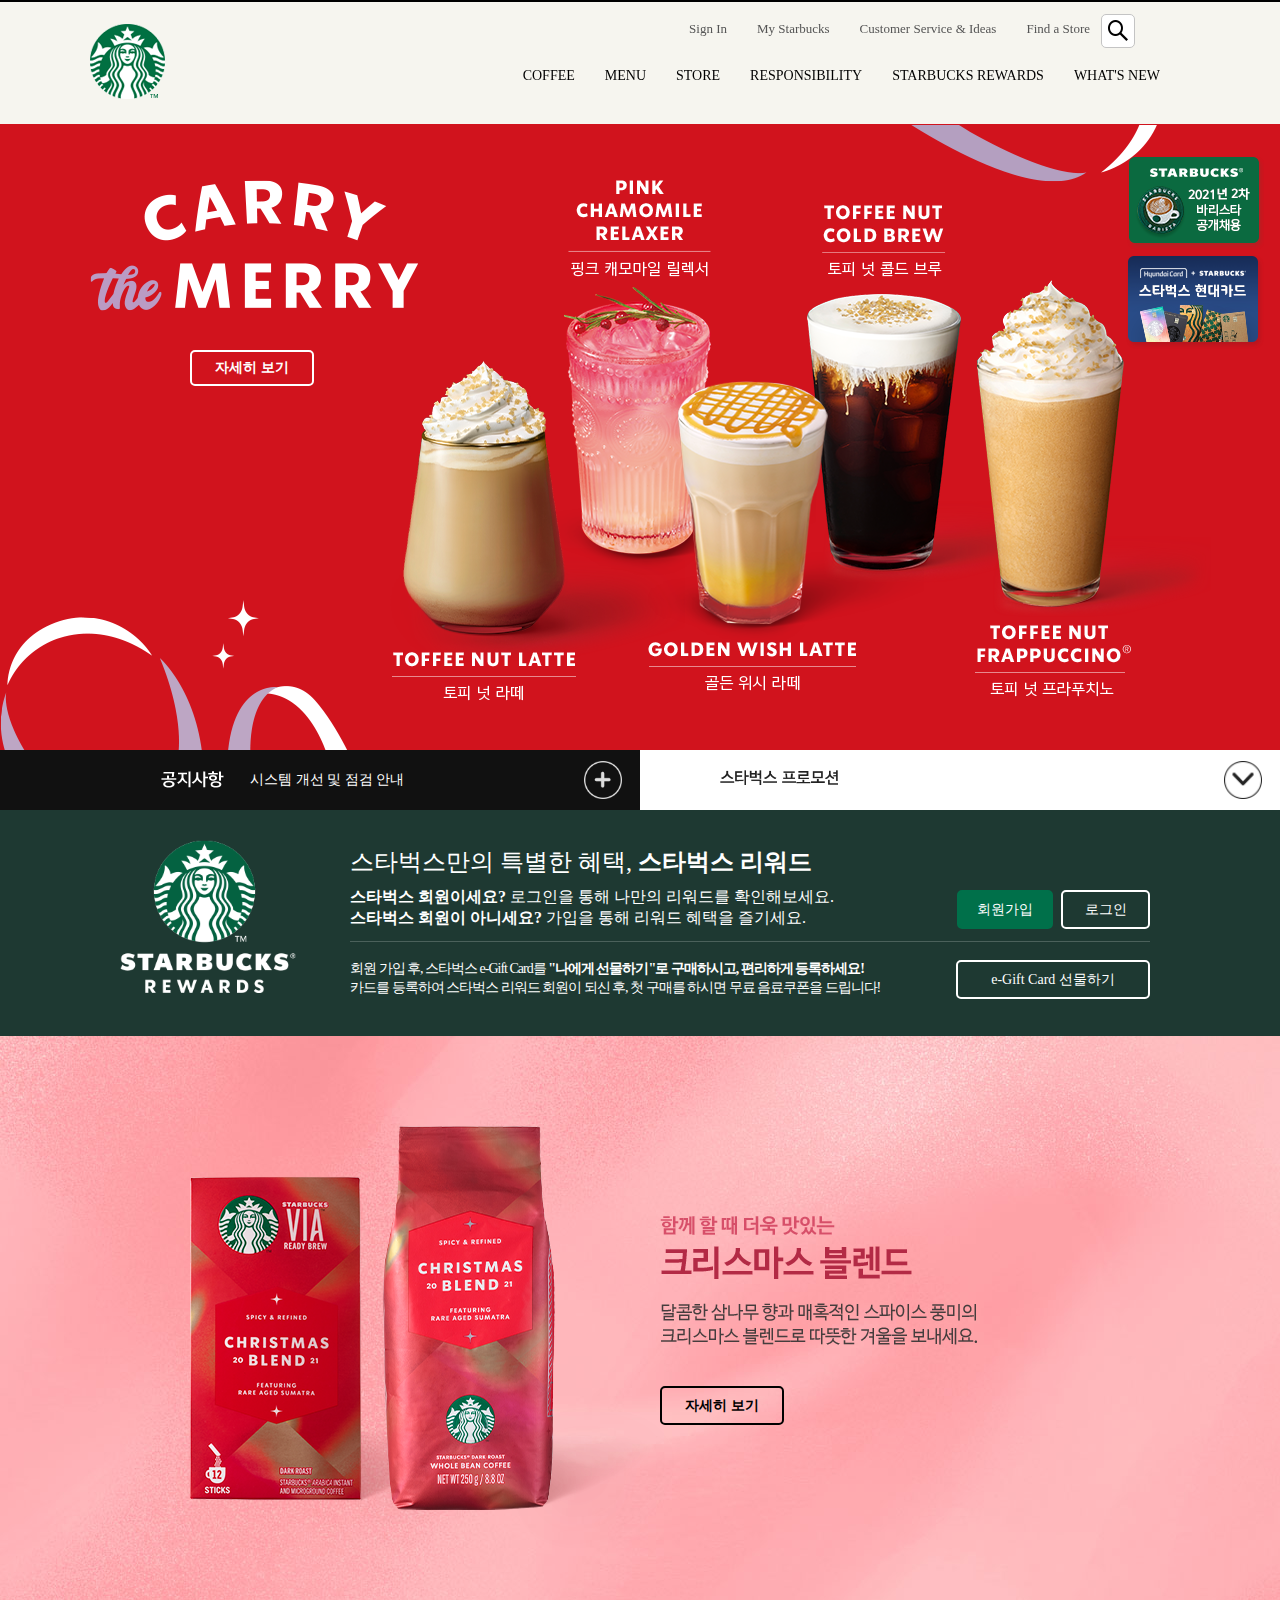
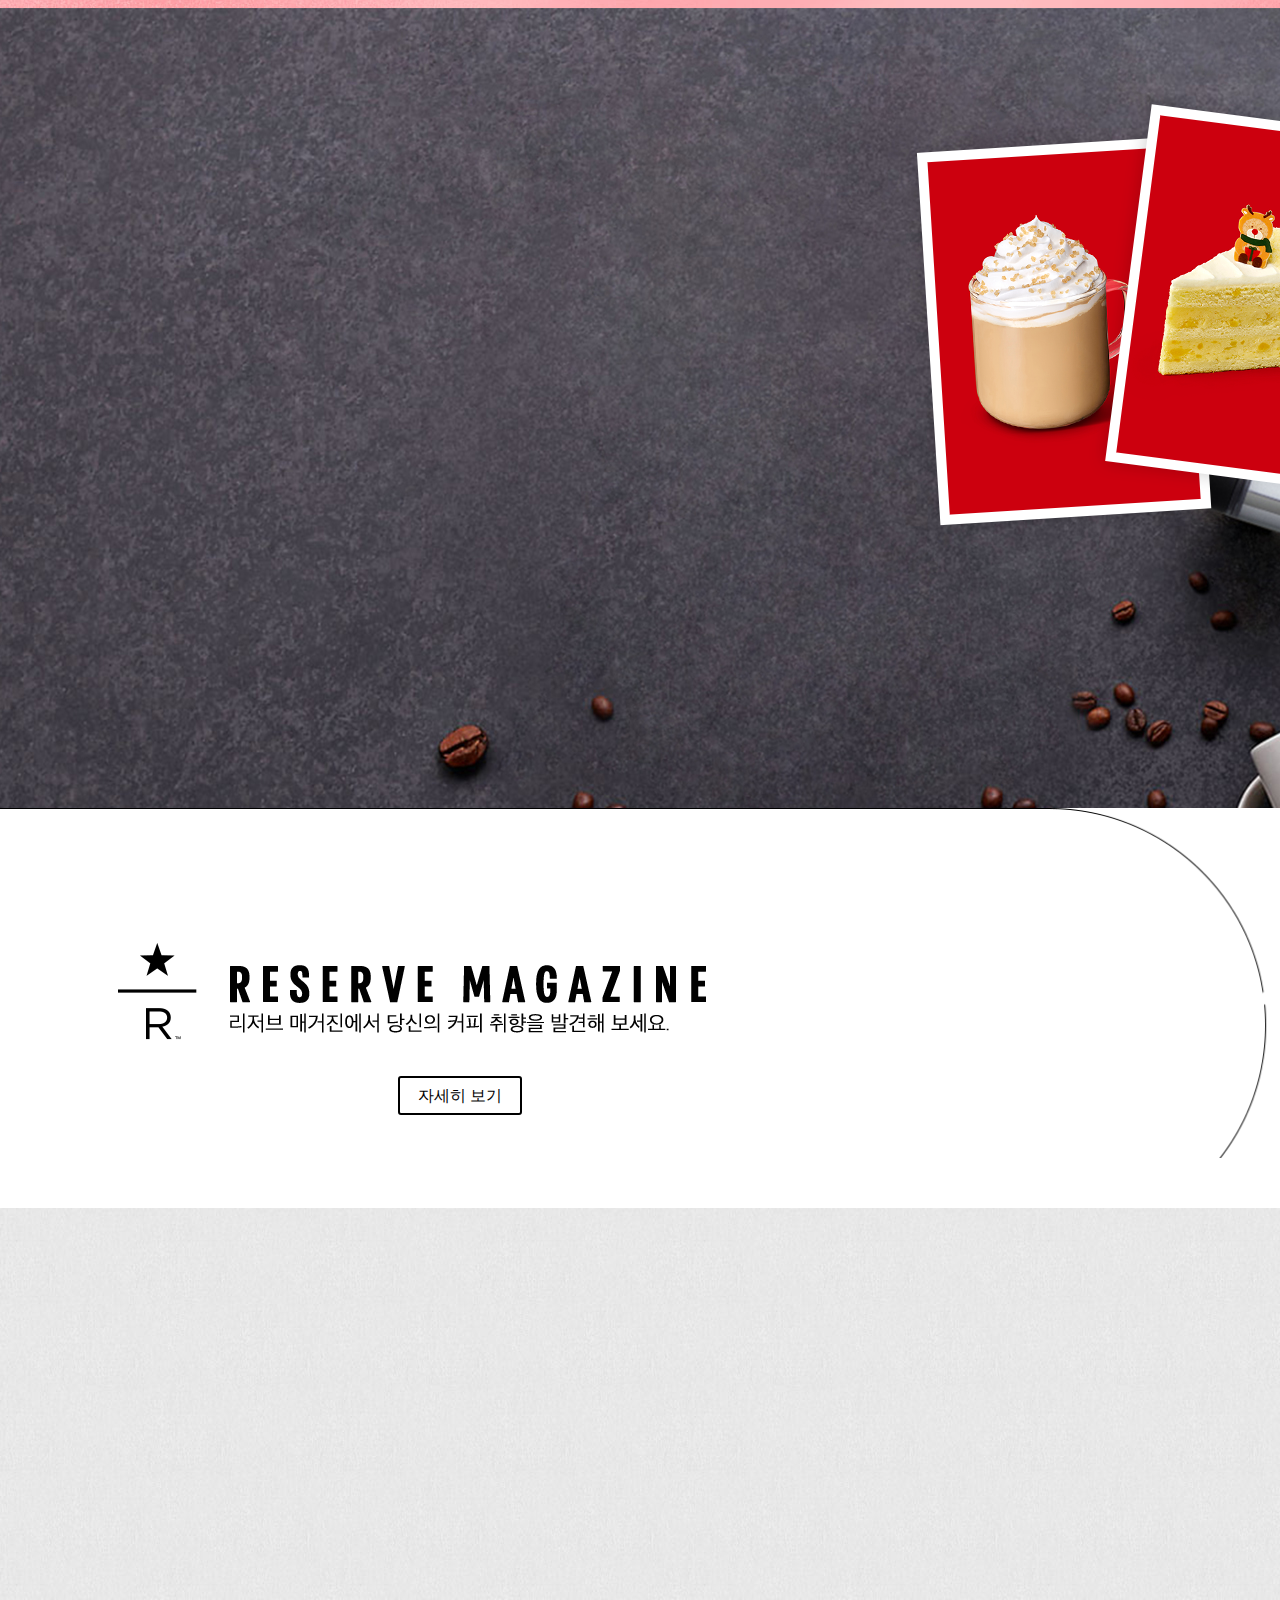
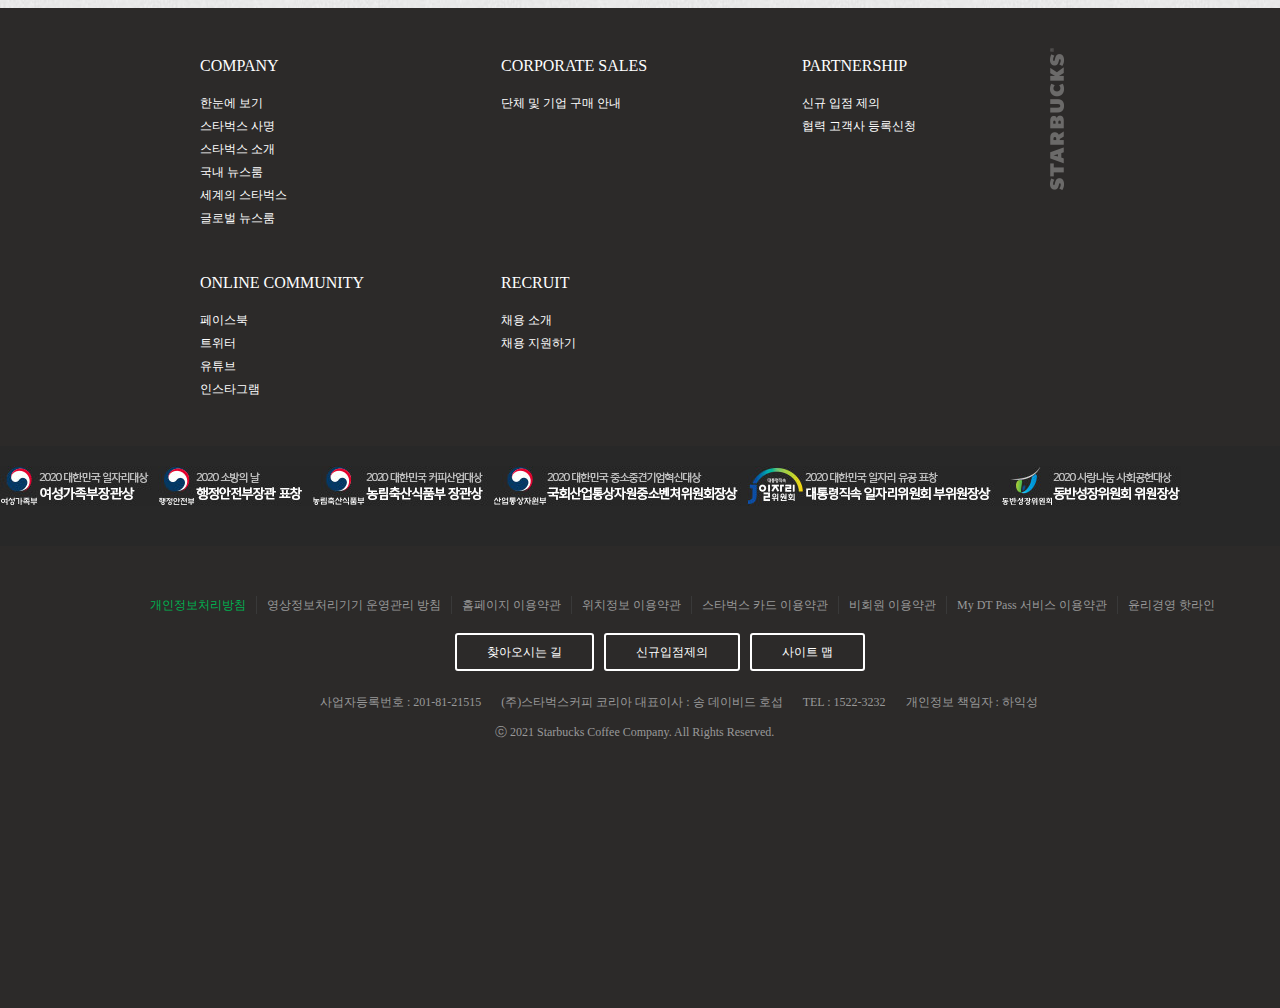
==== 02_starbucks/index.html @ beb15edd "레포지터리 복사" ====
<!DOCTYPE html>
<html lang="en">
<head>
    <meta charset="UTF-8">
    <meta http-equiv="X-UA-Compatible" content="IE=edge">
    <meta name="viewport" content="width=device-width, initial-scale=1.0">
    <title>Starbucks Coffee Korea</title>
    <link rel="stylesheet" href="css/style.css">
    <link rel="stylesheet" href="css/reset.css">
    <link href="https://unpkg.com/aos@2.3.1/dist/aos.css" rel="stylesheet">
    <script src="https://unpkg.com/aos@2.3.1/dist/aos.js"></script> 
    <script src="https://code.jquery.com/jquery-1.11.3.min.js"></script> 
</head>
<body>
    <!--AOS 초기화-->
    <script> 
        AOS.init(); 
    </script>
    <!--상단 영역-->
    <header id="header">
        <div class="header_inner">
            <!--로고-->
            <h1 class="logo"><a href="#">스타벅스 코리아</a></h1>
            <!--상단 메뉴-->
            <nav class="header_smenu">
                <ul>
                    <li><a href="#">Sign In</a></li>
                    <li><a href="#">My Starbucks</a></li>
                    <li><a href="#">Customer Service & Ideas</a></li>
                    <li><a href="#">Find a Store</a></li>
                </ul>
                <div class="smenu_search"><img src="img/icon_magnifier_black.png" alt="검색"></div>
            </nav>
            <!--하단 메뉴-->
            <nav class="header_menu">
                <ul>
                    <li>COFFEE</li>
                    <li>MENU</li>
                    <li>STORE</li>
                    <li>RESPONSIBILITY</li>
                    <li>STARBUCKS REWARDS</li>
                    <li>WHAT'S NEW</li>
                </ul>
            </nav>
        </div>
    </header>

    <div class="container">
        <!--우측 레이어 배너-->
        <section class="sb_layer">
            <div><img src="img/1iqO76_20211115094854583.png" alt="바리스타 채용"></div>
            <div><img src="img/1B4Upb_20211029180059437.png" alt="스타벅스 현대카드"></div>
        </section>

        <!--메인 이미지 광고-->
        <section class="sb_main">
            <div class="sb_main_inner">
                <div class="main_slogan">
                    <img src="img/2021_chiristmas_slogan.png" alt="캐리더메리">
                </div>
                <div class="main_deco1">
                    <img src="img/2021_chiristmas_bg_left.png" class="deco1" />
                </div>
                <div class="main_deco2">
                    <img src="img/2021_chiristmas_bg_right.png" class="deco2" />
                </div>
                <div class="main_img_contents">
                    <div class="main_img1"><img src="img/2021_christmas_drink1.png" alt="토피넛라떼"></div>
                    <div class="main_img2"><img src="img/2021_christmas_drink2.png" alt="골든위시라떼"></div>
                    <div class="main_img3"><img src="img/2021_christmas_drink3.png" alt="토피넛프라푸치노"></div>
                </div>
                <div class="main_btn">
                    <a href="#">자세히 보기</a>
                </div>
            </div>
        </section>

        <!--공지사항 및 프로모션-->
        <section class="sb_notice">
            <div class="notice_left">
                <div class="left_inner">
                    <h3><img src="img/notice_ttl.png" alt="공지사항"></h3>
                    <div class="notice_txt">시스템 개선 및 점검 안내</div>
                    <div class="notice_plus_btn"><a href="#" ><img src="img/btn_notice_plus.png" alt="더보기 버튼"></a></div>
                </div>
            </div>
            <div class="notice_right">
                <div class="right_inner">
                    <h3><a href="#"><img src="img/prom_ttl_b.png" alt=""></a></h3>
                    <div class="pro_btn"><a href="#" ><img src="img/btn_prom_down.png" alt="더보기 버튼"></a></div>
                </div>
            </div>
        </section>

        <!--리워드-->
        <section class="sb_rewards">
            <div class="rewards_inner">
                <img src="img/rewards-logo.png" alt="리워드로고" />
                <div class="re_contents">
                    <div class="re_top_content">
                        <p class="top_title">스타벅스만의 특별한 혜택, <strong>스타벅스 리워드</strong></p>
                        <p><strong>스타벅스 회원이세요?</strong> 로그인을 통해 나만의 리워드를 확인해보세요.</p>
                        <p><strong>스타벅스 회원이 아니세요?</strong> 가입을 통해 리워드 혜택을 즐기세요.</p>
                        <div class="re_top_btns">
                            <span class="re_join_btn"><a href="#">회원가입</a></span>
                            <span class="re_login_btn"><a href="#">로그인</a></span>
                        </div>
                    </div>
                    <div class="re_bottom_content">
                        <p>회원 가입 후, 스타벅스 e-Gift Card를 <strong>"나에게 선물하기"로 구매하시고, 편리하게 등록하세요!</strong></p>
                        <p>카드를 등록하여 스타벅스 리워드 회원이 되신 후, 첫 구매를 하시면 무료 음료쿠폰을 드립니다!</p>
                        <div class="re_gift_btn">
                            <a href="#">e-Gift Card 선물하기</a>
                        </div>
                    </div>
                </div>
            </div>
        </section>

        <!--원두-->
        <section class="sb_bean">
            <div class="bean_inner">
                <img src="img/2021_chrsitmas_bean.png" alt="원두 이미지" class="bean_title_img">
                <div class="bean_contents">
                    <img src="img/2021_chrsitmas_bean_txt.png" alt="함께할 때 더욱 맛있는 크리스마스 블렌드" class="bean_txt_img"/>
                    <div class="bean_btn"><a href="#">자세히 보기</a></div>
                </div>
            </div>
        </section>

        <!--리저브 음료-->
        <section class="sb_reserve">

        </section>

                <!--favorite-->
                <section class="sb_fav">
                    <div class="fav_inner">
                        <div class="fav_text01" data-aos="fade-right" data-aos-duration="2000"><img src="./img/fav_prod_txt01.png"></div>
                        <div class="fav_text02" data-aos="fade-right" data-aos-duration="2000" data-aos-delay="100"><img src="./img/fav_prod_txt02.png"></div>
                        <div class="fav_img"><img src="./img/2021_christmas_fav.png"></div>
                        <div class="fav_button" data-aos="fade-zoom-in" data-aos-easing="ease-in-back" data-aos-delay="100" data-aos-duration="800"><a href="#">자세히 보기</a></div>
                    </div>
                </section>
        
                <!--매거진-->
                <section class="sb_magazine" style="background-image: url(./img/reserve_bg_pc.png)">
                    <div class="magazine_inner">
                        <div class="magazine_title"><img src="./img/reserve_text_pc.png"></div>
                        <div class="magazine_visual" data-aos="fade-zoom-in" data-aos-easing="ease-in-back" data-aos-duration="1100"><img src="./img/reserve_visual_pc.png"></div>
                        <div class="magazine_btn"><a href="#">자세히 보기</a></div>
                    </div>
                </section>
        
                <!--스타벅스 매장찾기-->
                <section class="sb_store"
                    <div class="store_inner">
                        <div class="store_img01" data-aos="fade-zoom-in" data-aos-easing="ease-in-back" data-aos-duration="1500"><img src="./img/store_exp_img01.png"></div>
                        <div class="store_img02" data-aos="fade-zoom-in" data-aos-easing="ease-in-back" data-aos-duration="1500"><img src="./img/store_exp_img02.png"></div>
                        <div class="store_img03" data-aos="fade-zoom-in" data-aos-easing="ease-in-back" data-aos-duration="1500"><img src="./img/store_exp_img03.png"></div>
                        <div class="store_img04" data-aos="fade-zoom-in" data-aos-easing="ease-in-back" data-aos-duration="1500"><img src="./img/store_exp_img04.png"></div>
                        <div class="store_img05" data-aos="fade-left" data-aos-duration="1500" data-aos-offset="0"><img src="./img/store_txt01.png"></div>
                        <div class="store_img06" data-aos="fade-left" data-aos-duration="3000" data-aos-offset="0"><img src="./img/store_txt02.png"></div>
                        <div class="store_btn" data-aos="fade-left" data-aos-delay="700" data-aos-duration="2000" data-aos-offset="0"><a href="#">매장 찾기</a></div>
                    </div>
                </section>
            </div>
        
            <footer id="footer">
                        <div class="footer_menu_wrap">
                            <div class="footer_logo"><img src="./img/footer_logo.png"></div>
                            <ul class="footer_menu">
                                <li class="footer_menu_ttl">
                                    <a href="#">COMPANY</a>
                                    <ul class="footer_menu_sub">
                                        <li><a href="#">한눈에 보기</a></li>
                                        <li><a href="#">스타벅스 사명</a></li>
                                        <li><a href="#">스타벅스 소개</a></li>
                                        <li><a href="#">국내 뉴스룸</a></li>
                                        <li><a href="#">세계의 스타벅스</a></li>
                                        <li><a href="#">글로벌 뉴스룸</a></li>
                                    </ul>
                                </li>
                                <li class="footer_menu_ttl">
                                    <a href="#">CORPORATE SALES</a>
                                    <ul class="footer_menu_sub">
                                        <li><a href="#">단체 및 기업 구매 안내</a></li>
                                    </ul>
                                </li>
                                <li class="footer_menu_ttl">
                                    <a href="#">PARTNERSHIP</a>
                                    <ul class="footer_menu_sub">
                                        <li><a href="#">신규 입점 제의</a></li>
                                        <li><a href="#">협력 고객사 등록신청</a></li>
                                    </ul>
                                </li>
                                <li class="footer_menu_ttl" style="clear: both;">
                                    <a href="#">ONLINE COMMUNITY</a>
                                    <ul class="footer_menu_sub">
                                        <li><a href="#">페이스북</a></li>
                                        <li><a href="#">트위터</a></li>
                                        <li><a href="#">유튜브</a></li>
                                        <li><a href="#">인스타그램</a></li>
                                    </ul>
                                </li>
                                <li class="footer_menu_ttl">
                                    <a href="#">RECRUIT</a>
                                    <ul class="footer_menu_sub">
                                        <li><a href="#">채용 소개</a></li>
                                        <li><a href="#">채용 지원하기</a></li>
                                    </ul>
                                </li>
                            </ul>
                        </div>
                        <div class="footer_awards_wrap">
                            <div class="footer_awards_wrap_inner">
                                <ul class="footer_awards_slide">
                                    <li>
                                        <a href="#" style="background-image: url(./img/t_footer_award23.jpg);">
                                            <img src="./img/t_footer_award23.jpg" alt="여성가족부 2020 일자리대상">
                                        </a>
                                    </li>
                                    <li>
                                        <a href="#">
                                            <img src="./img/t_footer_award24.jpg" alt="행정안전부 2020 소방의 날 행정안정부장관 표창">
                                        </a>
                                    </li>
                                    <li>
                                        <a href="#">
                                            <img src="./img/t_footer_award25.jpg" alt="농림축산식품부 2020 대한민국 커피산업대상">
                                        </a>
                                    </li>
                                    <li>
                                        <a href="#">
                                            <img src="./img/t_footer_award26.jpg" alt="산업통상자원부 2020 대한민국 중소중견기업혁신 대상">
                                        </a>
                                    </li>
                                    <li>
                                        <a href="#">
                                            <img src="./img/t_footer_award27.jpg" alt="일자리위원회 2020 대한민국 일자리 유공 표창">
                                        </a>
                                    </li>
                                    <li>
                                        <a href="#">
                                            <img src="./img/t_footer_award28.jpg" alt="동반성장위원회 2020 사랑나눔 사회공헌대상">
                                        </a>
                                    </li>
                                </ul>
                            </div>
                        </div>
                        <div class="copyright">
                            <div class="copyright_inner">
                                <ul class="user_agreements">
                                    <li><a href="#">개인정보처리방침</a></li>
                                    <li><a href="#">영상정보처리기기 운영관리 방침</a></li>
                                    <li><a href="#">홈페이지 이용약관</a></li>
                                    <li><a href="#">위치정보 이용약관</a></li>
                                    <li><a href="#">스타벅스 카드 이용약관</a></li>
                                    <li><a href="#">비회원 이용약관</a></li>
                                    <li><a href="#">My DT Pass 서비스 이용약관</a></li>
                                    <li><a href="#">윤리경영 핫라인</a></li>
                                </ul>
                                <ul class="information_btn">
                                    <li><a href="#" class="link_btn">찾아오시는 길</a></li>
                                    <li><a href="#" class="link_btn">신규입점제의</a></li>
                                    <li><a href="#" class="link_btn">사이트 맵</a></li>
                                </ul>
                                <ul class="information_li">
                                    <li>사업자등록번호 : 201-81-21515</li>
                                    <li>(주)스타벅스커피 코리아 대표이사 : 송 데이비드 호섭</li>
                                    <li>TEL : 1522-3232</li>
                                    <li>개인정보 책임자 : 하익성</li>
                                </ul>
                                <span>ⓒ 2021 Starbucks Coffee Company. All Rights Reserved.</span>
                            </div>
                        </div>
            </footer>
        </body>
        </html>
---- 02_starbucks/css/style.css ----
/*공통 영역*/
html, body {
    padding: 0;
    margin: 0;
}

* {
    text-decoration: none;
    list-style: none;
}

/*상단 영역
------------------------------- */

/* 상단 공통 적용 */
#header {
    position: fixed;
    width: 100%;
    padding-top: 2px;
    background-color: #f6f5ef;
    border-top: 2px solid #000;
    z-index: 20;
}

#header .header_inner {
    width: 1100px;
    height: 100px;
    margin: 0 auto;
    padding-top: 20px;
    position: relative;
}

/* 로고 */


#header .header_inner .logo {
    width:75px;
    height: 75px;
}
#header .header_inner .logo a {
    display: block;
    width: 100%;
    height: 100%;
    background: url('../img/logo.png');
    text-indent: -9999px;
}

/* 상단 메뉴 */

#header .header_smenu {
    position: absolute;
    top: 15px;
    right: 85px;
}

#header .header_smenu ul {
    text-align: center;
}

#header .header_smenu ul li {
    float: left;
    padding: 0 15px;
    height: 20px;
}


#header .header_smenu ul li a {
    display: block;
    height: 20px;
    text-decoration: none;
    color: #555;
    font-size : 13px;
    line-height: 20px;
    text-align: center;
}

/*search*/
#header .header_smenu .smenu_search {
    position: absolute;
    right: -30px;
    top: -5px;
    width: 32px;
    height: 32px;
    background-color: #fff;
    text-align: center;
    border: 0.2px solid rgb(196, 196, 196);
    border-radius: 5px;
}
#header .header_smenu .smenu_search img {
    padding-top: 5px;
}

/*하단 메뉴*/

#header .header_menu ul{
    position:absolute;
    right: 0;
    top: 65px;
    font-size: 14px;
}

#header .header_menu ul li {
    float:left;
    padding-right: 30px;
}


/*본문 영역
------------------------------- */
/*우측 레이어 배너*/
.sb_layer {
    position: fixed;
    right: 15px;
    top: 155px;
    z-index: 20;
}

/*메인 이미지 광고*/
.sb_main {
    background: #d1131d no-repeat 50% 50%;
    background-size: cover;
    height: 750px;
    top: 100px;
}

.sb_main_inner {
    position: relative;
}

/*슬로건*/
.sb_main_inner .main_slogan {
    position: absolute;
    top: 180px;
    left: 90px;
}

.sb_main_inner .main_slogan  img {
    vertical-align: top;
}


/*이미지 데코레이션*/

.sb_main_inner .main_deco1 {
    position: absolute;
    left: 0px;
    top: 600px;
}

.sb_main_inner .main_deco2 {
    position: absolute;
    right: 120px;
    top: 125px;
}


/*음료 사진*/

.sb_main_inner .main_img_contents .main_img1{
    position: absolute;
    top: 360px;
    left: 390px;
}


.sb_main_inner .main_img_contents .main_img2 {
    position: absolute;
    top: 180px;
    left: 540px;
}

.sb_main_inner .main_img_contents .main_img3 {
    position: absolute;
    top: 280px;
    left: 975px;
}

/*자세히 보기*/
.sb_main .main_btn {
    position: absolute;
    top: 350px;
    width: 120px;
    height: 32px;
    left: 190px;
    text-align: center;
    line-height: 32px;
    font-size: 14px;
}


.sb_main .main_btn a {
    border: 2px solid #fff;
    border-radius: 5px;
    width: 100%;
    height: 100%;
    display: block;
    color: #fff;
    font-weight: bold;
    text-decoration:  none;
}

.sb_main .main_btn a:hover {
    text-decoration: underline;
    background-color: rgba(255, 255, 255, 0.3);
}

/* 공지사항 및 프로모션 */
.container .sb_notice {
    position: relative;
    height: 60px;
    width: 100%;
}

/* 공지사항 */
.sb_notice .notice_left {
    position: absolute;
    background: #111;
    width: 50%;
    height:60px;
    top:0;
}

.sb_notice h3 {
    display: inline-block;
}

.sb_notice .notice_left .left_inner h3 img {
    position: absolute;
    left: 160px;
    top: 20px;
}

.sb_notice .notice_left .left_inner .notice_txt {
    position: absolute;
    width: 200px;
    left: 250px;
    top: 23px;
    color: #fff;
    font-size: 14px;
}

.sb_notice .notice_left .left_inner .notice_plus_btn {
    position: absolute;
    width: 38px;
    height: 38px;
    right: 18px;
    top: 11px;
}

.sb_notice .notice_left .left_inner ,.notice_plus_btn a {
    display: block;
    width: 100%;
}
.sb_notice .notice_left .left_inner ,.notice_plus_btn a img {
    width: 38px;
}




/* 프로모션 */
.sb_notice .notice_right {
    line-height: 60px;
    position: absolute;
    width: 50%;
    height:60px;
    right: 0;
}

.sb_notice .notice_right .right_inner h3 a img {
    height: 15px;
    padding-left: 80px;
}

.sb_notice .notice_right .right_inner .pro_btn {
    position: absolute;
    width: 38px;
    height: 38px;
    right: 18px;
    top: 11px;
}

.sb_notice .notice_right .right_inner .pro_btn a {
    display: block;
    width: 100%;
}
.sb_notice .notice_right .right_inner .pro_btn a img {
    width: 38px;
}

/*리워드*/

.container .sb_rewards {
    width: 100%;
    background-color: #1e3932;
    padding-top: 30px;
    padding-bottom: 40px;
}

.container .sb_rewards .rewards_inner {
    margin: 0 auto;
    width: 1200px;
    position: relative;
    color: #fff;
}

/* 리워드 로고 */
.sb_rewards .rewards_inner img {
    padding-left: 80px;
    width: 176px;
}

/* 리워드 컨텐츠 */

.sb_rewards .rewards_inner .re_contents {
    position : absolute;
    left : 310px;
    top: 0;
}

.sb_rewards .rewards_inner .re_contents .re_top_content {
    padding-top: 10px;
    padding-bottom: 10px;
    border-bottom: 1px solid #4b615b;
    width: 800px;
}

.sb_rewards .rewards_inner .re_contents .re_top_content .top_title{
    font-size: 24px;
    padding-bottom: 15px;
}

.sb_rewards .rewards_inner .re_contents .re_top_content p {
    padding-bottom: 5px;
}

/* 회원가입, 로그인 버튼 */

.sb_rewards .rewards_inner .re_top_content .re_top_btns {
    display: inline-block;
    position: absolute;
    top: 50px;
    right: 0px;
    text-align: center;
    font-size: 14px;
}

.sb_rewards .rewards_inner .re_top_content .re_top_btns .re_join_btn {
    display: inline-block;
    height: 35px;
    width: 92px;
    background-color: #00704a;
    border: 2px solid #00704a;
    border-radius: 5px;
    margin-right: 5px;
}



.sb_rewards .rewards_inner .re_top_content .re_top_btns .re_join_btn a {
    width: 100%;
    color: #fff;
    line-height: 35px;
    text-decoration: none;
}

.sb_rewards .rewards_inner .re_top_content .re_top_btns .re_login_btn {
    display: inline-block;
    height: 35px;
    width: 92px;
    height: 35px;
    width: 85px;
    border: 2px solid #fff;
    border-radius: 5px;
}

.sb_rewards .rewards_inner .re_top_content .re_top_btns .re_login_btn a {
    width: 100%;
    line-height: 35px;
    color: #fff;
    text-decoration: none;
}

/*e-gift-card 영역*/
.sb_rewards .rewards_inner .re_contents .re_bottom_content {
    padding-top: 20px;
    font-size: 14px;
    
}

.sb_rewards .rewards_inner .re_contents .re_bottom_content p {
    padding-bottom: 5px;
    letter-spacing: -1px;
}


/*e-gift-card 버튼*/

.sb_rewards .rewards_inner .re_contents .re_bottom_content .re_gift_btn {
    position: absolute;
    top: 120px;
    right: 0px;
    width: 190px;
    height: 35px;
    border: 2px solid #fff;
    border-radius: 5px;
    text-align: center;
}

.sb_rewards .rewards_inner .re_contents .re_bottom_content .re_gift_btn a {
    display: block;
    width: 100%;
    color: #fff;
    line-height: 35px;
    text-decoration: none;
}

/*원두 영역*/

.container .sb_bean {
    background: url('../img/2021_christmas_bean_bg.jpg');
    background-size: cover;
    width: 100%;
    height: 572px;
}

.container .sb_bean .bean_inner {
    width: 1200px;
    margin: 0 auto;
    position: relative;
}

.container .bean_inner .bean_title_img {
    position: absolute;
    top: 90px;
    left: 150px;
}

.container .bean_inner .bean_contents .bean_txt_img {
    position: absolute;
    top: 180px;
    left: 620px;
}

.container .bean_inner .bean_contents .bean_btn {
    position: absolute;
    top: 350px;
    left: 620px;
    width: 120px;
    height: 35px;
    border: 2px solid #000;
    border-radius: 5px;
    font-size: 14px;
    text-align: center;
}

.container .bean_inner .bean_contents .bean_btn a {
    display: block;
    width: 120px;
    height: 35px;
    color: #000;
    font-weight: bold;
    line-height: 35px;
}

.container .bean_inner .bean_contents .bean_btn a:hover{
    background-color: #453d3d;
    color: #fff;
}


/* 희재 영역ㅎㅅㅎ */

/* sb_fav 영역 */
.sb_fav {
    background-image: url(../img/fav_prod_bg_new.jpg);
    background-repeat: no-repeat;
    position: relative;
    height: 800px;
    overflow: hidden;
}

.fav_inner {
    position: relative;
    width: 100%;
    height: 100%;
    margin: 0 auto;
}

.fav_text01 {
    position: absolute;
    top: 130px;
    left: 450px;
    z-index: 7;
}

.fav_text02 {
    position: absolute;
    top: 390px;
    left: 345px;
    z-index: 7;
}

.fav_img {
    overflow: hidden;
    position: absolute;
    top: 80px;
    left: 900px;
    z-index: 7;
}

.fav_button {
    width: 125px;
    height: 40px;
    border: 2px solid #fff;
    border-radius: 5px;
    line-height: 43px;
    position: absolute;
    top: 600px;
    left: 575px;
}

.fav_button a {
    display: block;
    color: #fff;
    text-align: center;
}

/* sb_magazine 영역 */
.sb_magazine {
    background-repeat: no-repeat;
    background-size: auto 350px;
    position: relative;
    height: 400px;
    overflow: hidden;
}

.magazine_inner {
    position: relative;
    width: 100%;
    height: 100%;
    margin: 0 auto;
}

.magazine_title {
    position: relative;
    z-index: 10;
    padding-top: 135px;
    padding-left: 55px;
    max-width: 1100px;
    width: 100%;
    margin: 0 auto;
}

.magazine_visual {
    display: block;
    position: absolute;
    bottom: auto;
    top: 0;
    right: 50%;
    margin-right: -483px;
}

.magazine_btn {
    position: absolute;
    left: -360px;
    right: 0;
    z-index: 10;
    margin: 33px auto 0;
    border: 2px solid black;
    border-radius: 3px;
    height: 35px;
    width: 120px;
    line-height: 35px;
}

.magazine_btn a {
    display: block;
    color: black;
    text-align: center;
    text-decoration: none;
}

/* sb_store 영역 */
.sb_store {
    background-image: url(../img/store_bg.jpg);
    height: 400px;
    position: relative;
    overflow: hidden;
}

.sb_store .store_inner {
    position: relative;
    width: 100%;
    height: 100%;
    margin: 0 auto;
}

.store_img01 {
    position: absolute;
    height: 228px;
    left: 650px;
    top: 149px;
    width: 228px;
    z-index: 5;
}
.store_img02 {
    position: absolute;
    height: 312px;
    left: 410px;
    top: 0;
    width: 366px;
    z-index: 4;
}
.store_img03 {
    position: absolute;
    height: 142px;
    left: 800px;
    top: -60px;
    width: 343px;
    z-index: 4;
}
.store_img04 {
    position: absolute;
    height: 102px;
    left: 1310px;
    top: 298px;
    width: 230px;
    z-index: 4;
}

.store_img05 {
    position: absolute;
    height: 54px;
    left: 1030px;
    top: 100px;
    width: 385px;
    z-index: 4;
}

.store_img06 {
    height: 61px;
    position: absolute;
    left: 1030px;
    top: 170px;
    width: 366px;
    z-index: 4;
}

.store_btn {
    position: absolute;
    border: 2px solid black;
    border-radius: 3px;
    height: 35px;
    width: 120px;
    line-height: 40px;
    z-index: 4;
    top: 270px;
    left: 1035px;
}

.store_btn a {
    display: block;
    color: black;
    text-align: center;
    text-decoration: none;
}



/* footer 시작 */
#footer {
    background: #2C2A29;
    color: #fff;
    height: 1000px;
}

#footer a {
    color: #fff;
}

/* footer_menu 영역 */

#footer .footer_menu_wrap {
    display: block;
    width: 1280px;
    margin: auto;
    position: relative;
}

#footer .footer_logo {
    position: absolute;
    left: 1050px;
    top: 40px;
}

#footer .footer_menu_wrap .footer_menu {
    display: inline-block;
    width: 100%;
    vertical-align: top;
    margin-left: 150px;
}

#footer .footer_menu .footer_menu_ttl {
    float: left;
    width: 251px;
    margin: 50px 0 0 50px;
}

#footer .footer_menu .footer_menu_sub {
    margin-top: 20px;
}

#footer .footer_menu .footer_menu_sub li {
    margin-top: 7px;
}

#footer .footer_menu .footer_menu_sub a{
    font-size: 12px;
}

/* footer_awards 영역*/
#footer .footer_awards_wrap {
    margin: 0 auto;
    width: 100%;
    height: 80px;
    margin: auto;
    margin-top: 50px;
    padding-top: 20px;
    background-color: #282828;
    width: 1280px;
}

#footer .footer_awards_wrap_inner {
    width: 1280px;
    margin: 0 auto;
    top: 300px;
}

#footer .footer_awards_slide {
    margin: 0 auto;
}

#footer .footer_awards_slide li {
    margin: 0 auto;
    float: left;
}

#footer .footer_awards_slide li a {
    display: block;
}

#footer .footer_awards_slide li a img{
    max-width: 100%;
    vertical-align: top;
}

/* copyright 영역 */
#footer .copyright {
    width: 1280px;
    margin: auto;
    position: relative;
}

#footer .copyright_inner {
    display: block;
    width: 1280px;
    margin: 0 auto;
}

#footer .copyright ul {
    display: block;
    width: 1280px;
    margin: 0 auto;
    float: left;
    margin-bottom: 30px;
}

#footer .copyright li {
    display: block;
    float: left;
    font-size: 12px;
    margin-right: 10px;
}

#footer .copyright .user_agreements {
    width: 1280px;
    position: absolute;
    left: 150px;
    top: 50px;
}

#footer .copyright .user_agreements li {
    border-right: 1px solid #393939;
    padding: 3px 10px 3px 0;
}

#footer .copyright .user_agreements li:first-child a{
    color: #00b050;
}

#footer .copyright .user_agreements li:last-child {
    border-right: none;
}

#footer .copyright .user_agreements li a {
    color: #999;
}

#footer .copyright .link_btn {
    border: 2px solid #fff;
    border-radius: 3px;
    padding: 10px 30px 10px 30px;
}

#footer .copyright .information_btn {
    position: absolute;
    left: 455px;
    top: 100px;
}

#footer .copyright .information_li {
    color: #999;
    position: absolute;
    left: 320px;
    top: 150px;
    
}

#footer .copyright .information_li li {
    margin-right: 20px;
}

#footer .copyright span {
    float: left;
    font-size: 12px;
    color: #999;
    position: absolute;
    left: 495px;
    top: 180px;
}
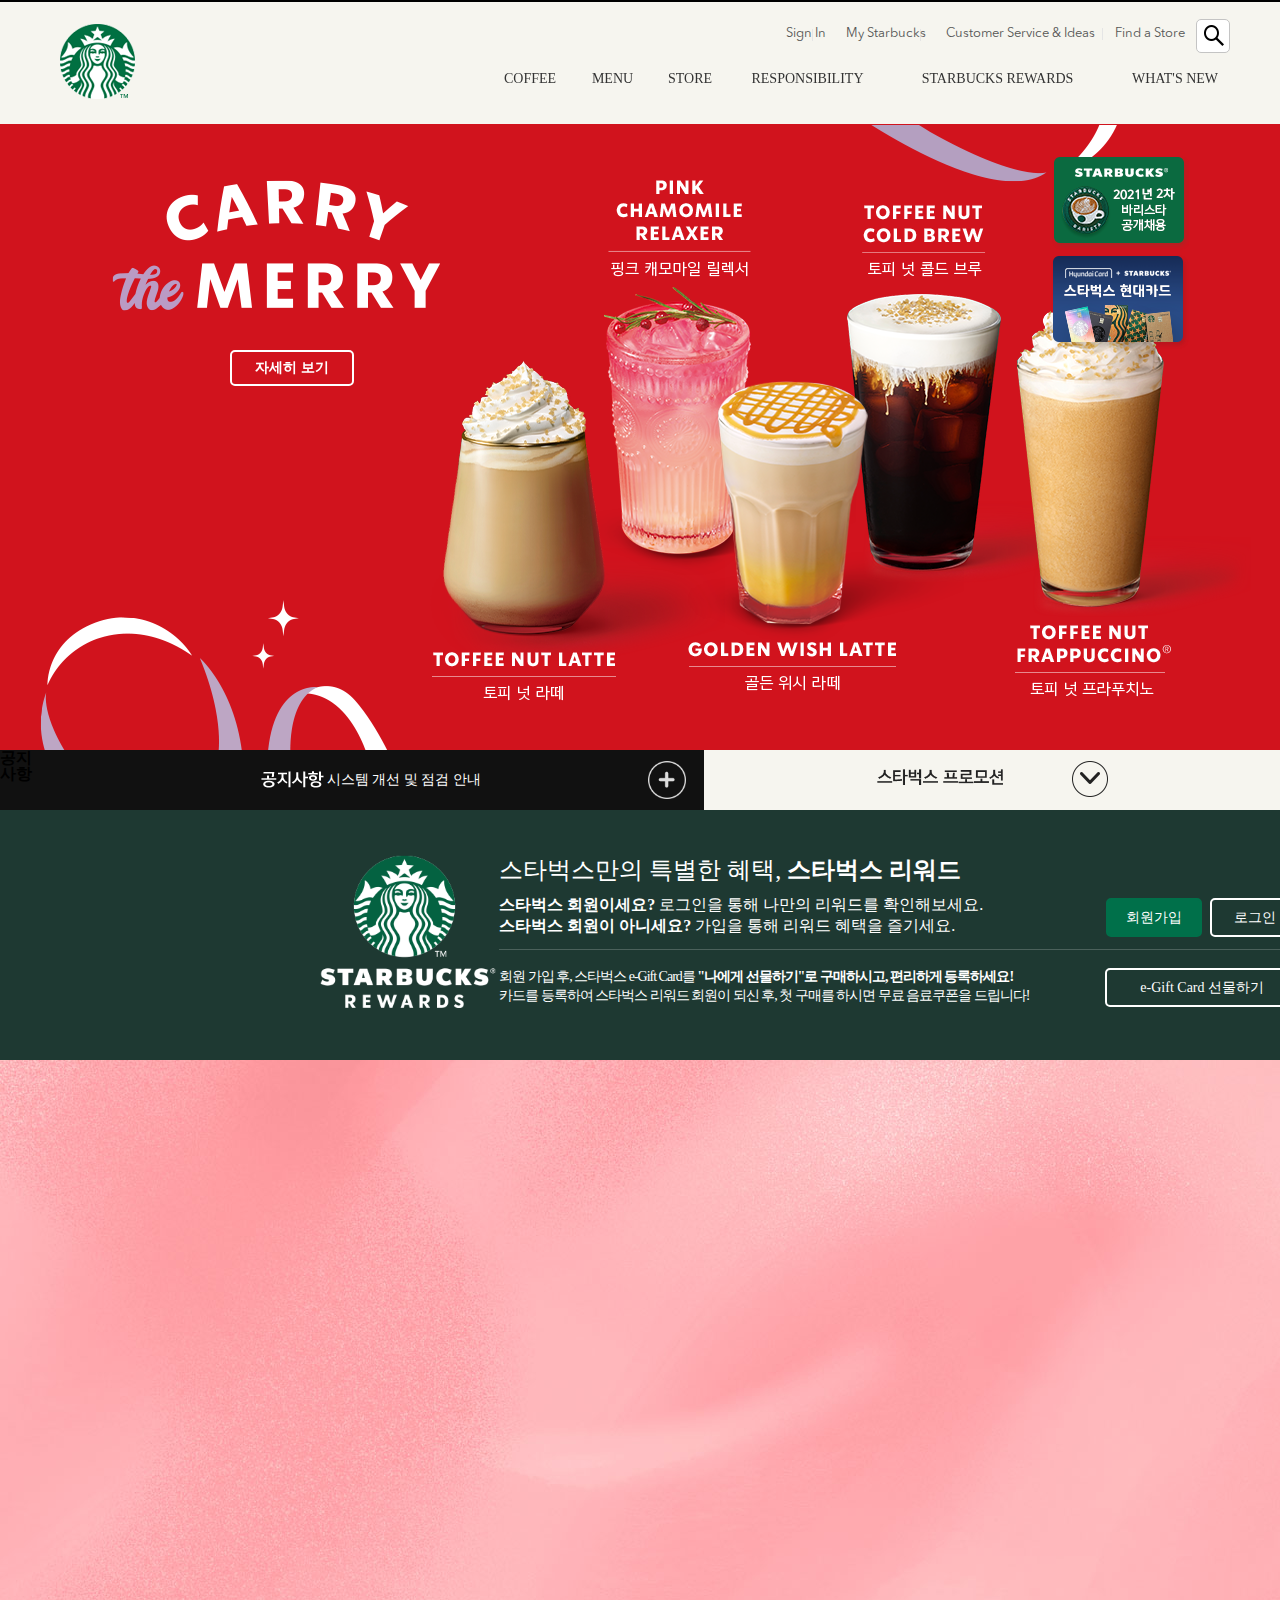
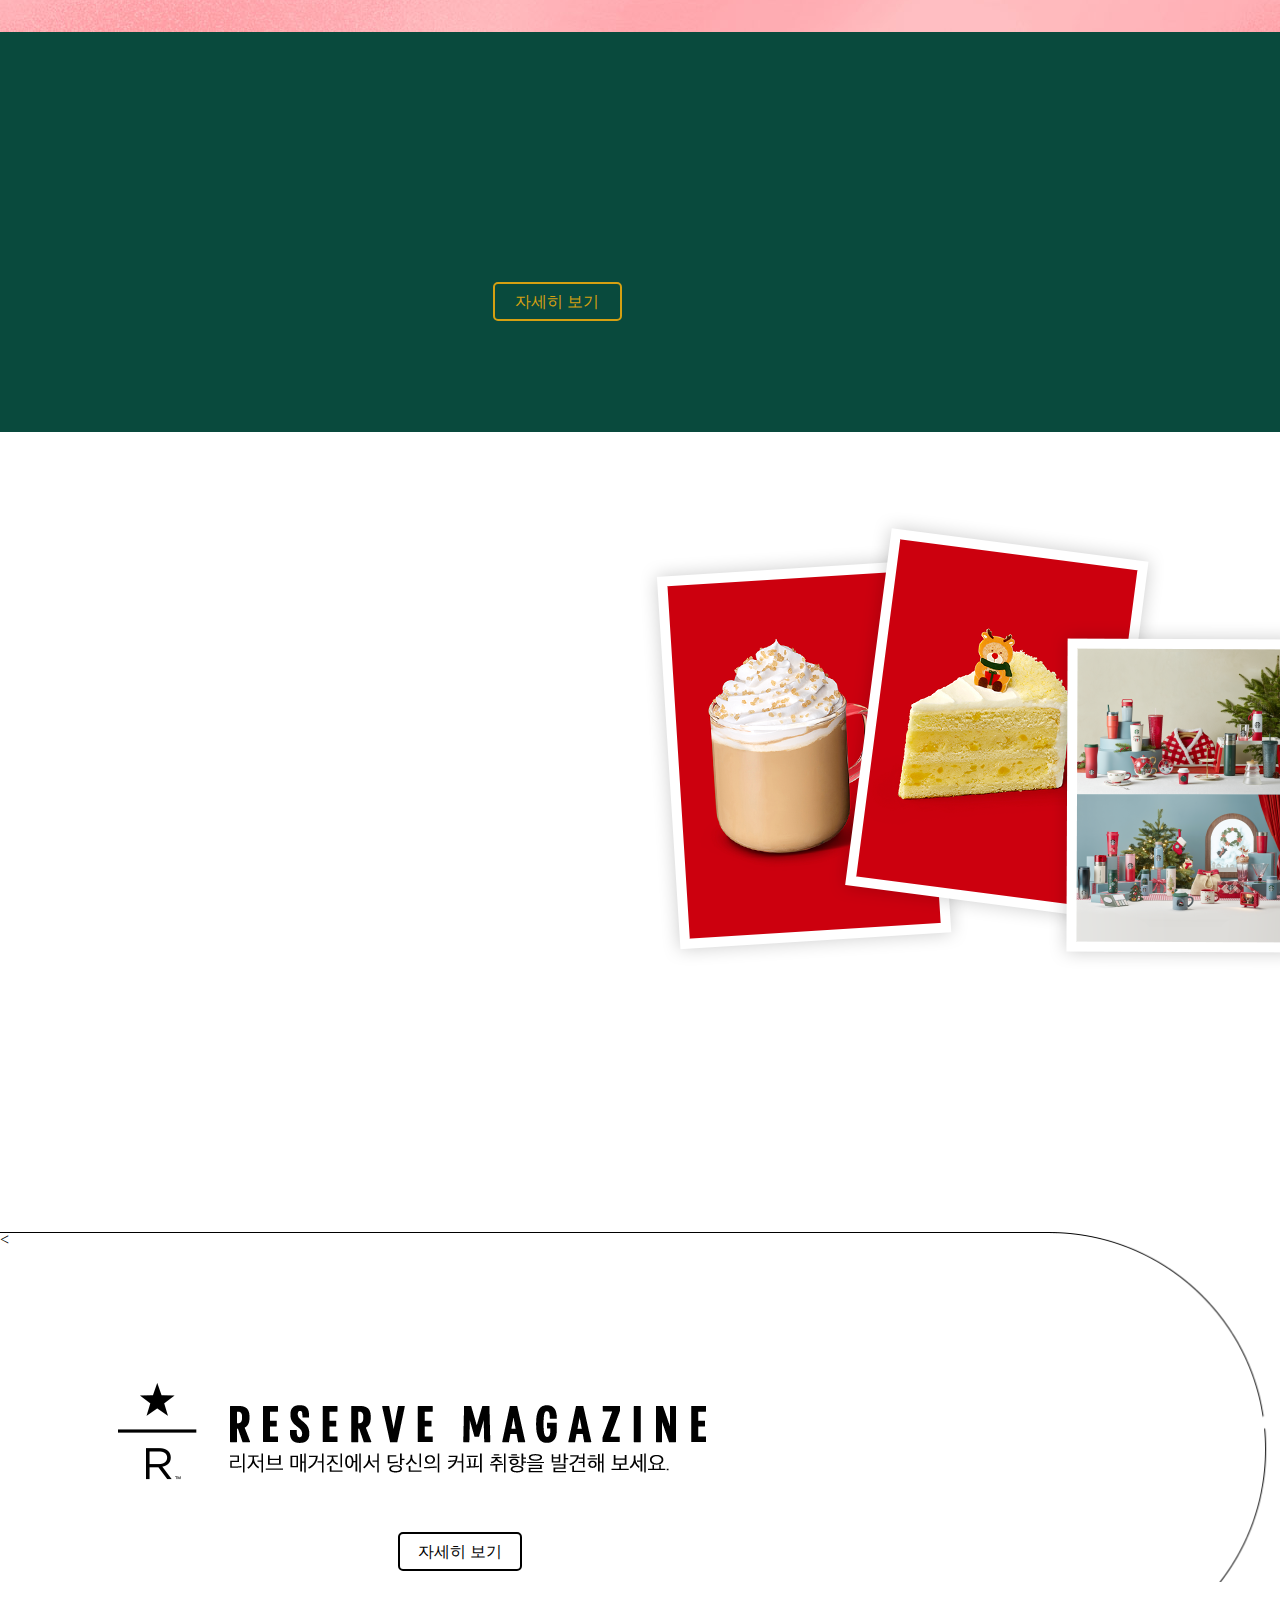
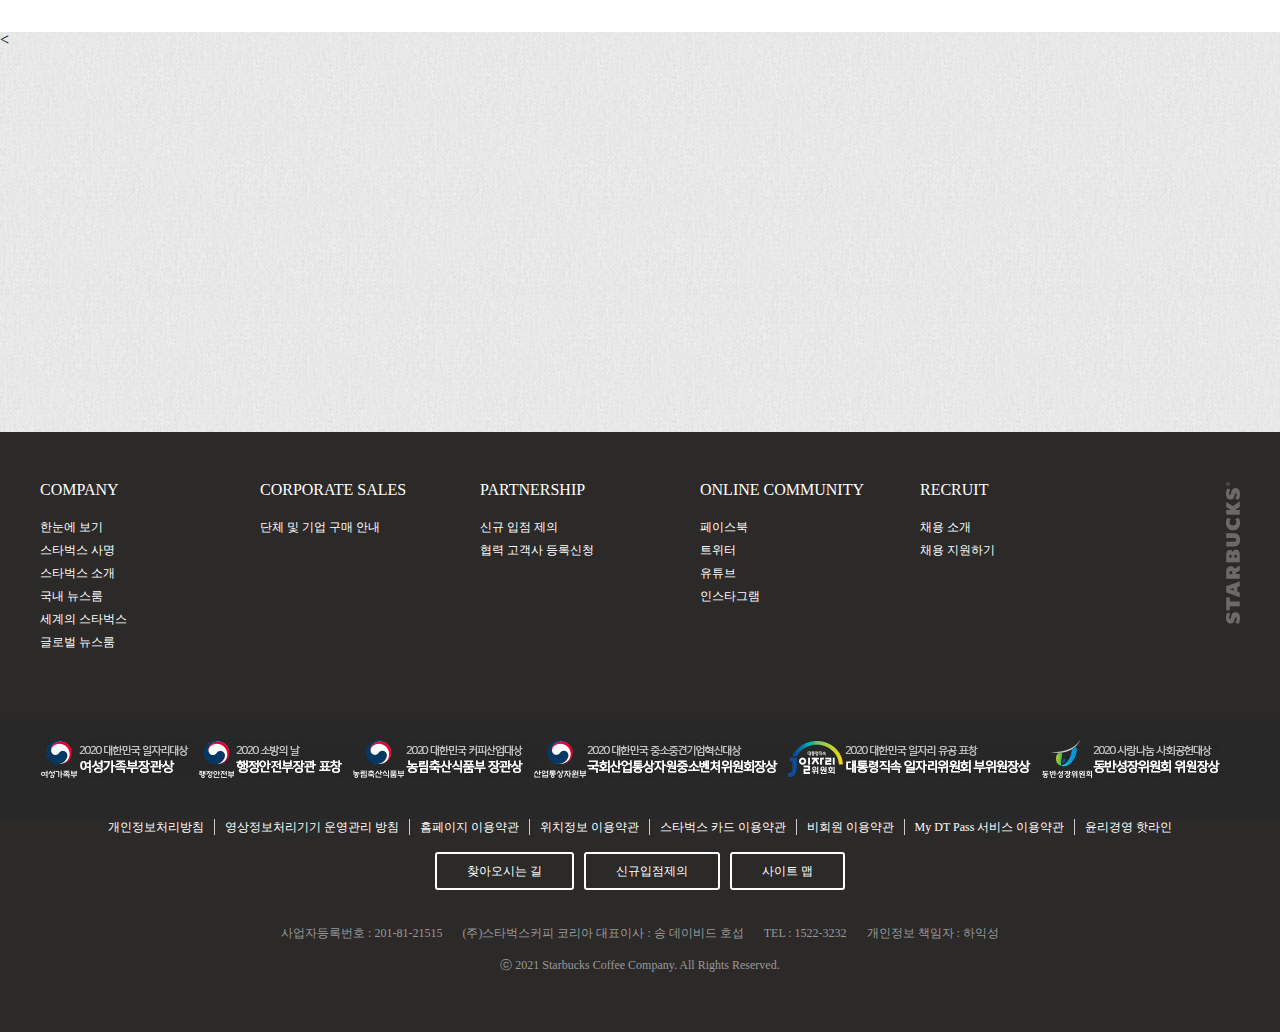
==== commit cb2fbb5b: "완성" ====
--- a/02_starbucks/index.html
+++ b/02_starbucks/index.html
@@ -5,46 +5,348 @@
     <meta http-equiv="X-UA-Compatible" content="IE=edge">
     <meta name="viewport" content="width=device-width, initial-scale=1.0">
     <title>Starbucks Coffee Korea</title>
+    <link rel="shortcut icon" href="./img/sb_logo.png">
     <link rel="stylesheet" href="css/style.css">
     <link rel="stylesheet" href="css/reset.css">
     <link href="https://unpkg.com/aos@2.3.1/dist/aos.css" rel="stylesheet">
     <script src="https://unpkg.com/aos@2.3.1/dist/aos.js"></script> 
-    <script src="https://code.jquery.com/jquery-1.11.3.min.js"></script> 
+    <script src="https://code.jquery.com/jquery-1.11.3.min.js"></script>
+    <script src="https://unpkg.com/swiper/swiper-bundle.min.js"></script>
+    <link rel="stylesheet" href="https://unpkg.com/swiper/swiper-bundle.min.css"/> 
 </head>
 <body>
-    <!--AOS 초기화-->
-    <script> 
-        AOS.init(); 
-    </script>
     <!--상단 영역-->
     <header id="header">
         <div class="header_inner">
             <!--로고-->
             <h1 class="logo"><a href="#">스타벅스 코리아</a></h1>
+            <!--메뉴바-->
             <!--상단 메뉴-->
             <nav class="header_smenu">
-                <ul>
-                    <li><a href="#">Sign In</a></li>
-                    <li><a href="#">My Starbucks</a></li>
-                    <li><a href="#">Customer Service & Ideas</a></li>
-                    <li><a href="#">Find a Store</a></li>
-                </ul>
-                <div class="smenu_search"><img src="img/icon_magnifier_black.png" alt="검색"></div>
-            </nav>
-            <!--하단 메뉴-->
-            <nav class="header_menu">
-                <ul>
-                    <li>COFFEE</li>
-                    <li>MENU</li>
-                    <li>STORE</li>
-                    <li>RESPONSIBILITY</li>
-                    <li>STARBUCKS REWARDS</li>
-                    <li>WHAT'S NEW</li>
-                </ul>
+                <div class="smenu_list">
+                    <ul>
+                        <li><a href="#">Sign In</a></li>
+                        <li><a href="#">My Starbucks</a></li>
+                        <li><a href="#">Customer Service & Ideas</a></li>
+                        <li><a href="#">Find a Store</a></li>
+                    </ul>
+                </div>
+                <div class="smenu_search">
+                    <a href="#">
+                        <img src="img/icon_magnifier_black.png" alt="검색" class="search_icon">
+                    </a>
+                    <input type="text" class="search_input">
+                </div>
             </nav>
         </div>
+        <!--하단 메뉴-->
+        <div class="header_menu">
+            <div class="menu_inner">
+                <ul>
+                    <!--메뉴 탭-->
+                    <li class="menu_nav" style="width:90px;">
+                        <!--타이틀-->
+                        <h2><a href="#" class="menu_title">COFFEE</a></h2>
+                        <!--서브메뉴-->
+                        <div class="menu_sub_container">
+                            <div class="sub_list">
+                                <div class="sub_list_inner">
+                                    <ul>
+                                        <li class="sub_title"><a href="#">커피</a></li>
+                                        <li><a href="#">스타벅스 원두</a></li>
+                                        <li><a href="#">스타벅스 비아</a></li>
+                                        <li><a href="#">스타벅스 앳홈 by 캡슐</a></li>
+                                    </ul>
+                                    <ul>
+                                        <li class="sub_title"><a href="#">나와 어울리는 커피</a></li>
+                                    </ul>
+                                    <ul>
+                                        <li class="sub_title"><a href="#">스타벅스 리저브™</a></li>
+                                        <li><a href="#">RESERVE MAGAZINE</a></li>
+                                    </ul>
+                                    <ul>
+                                        <li class="sub_title"><a href="#">에스프레소 음료</a></li>
+                                        <li><a href="#">도피오</a></li>
+                                        <li><a href="#">에스프레소 마키아또</a></li>
+                                        <li><a href="#">아메리카노</a></li>
+                                        <li><a href="#">마키아또</a></li>
+                                        <li><a href="#">카푸치노</a></li>
+                                        <li><a href="#">라떼</a></li>
+                                        <li><a href="#">모카</a></li>
+                                    </ul>
+                                    <ul>
+                                        <li class="sub_title"><a href="#">최상의 커피를 즐기는 법</a></li>
+                                        <li><a href="#">커피 프레스</a></li>
+                                        <li><a href="#">푸어 오버</a></li>
+                                        <li><a href="#">아이스 푸어 오버</a></li>
+                                        <li><a href="#">커피 메이커</a></li>
+                                        <li><a href="#">리저브 매장에서 다양하게 즐기는 법</a></li>
+                                    </ul>
+                                    <ul style="padding-top:30px; clear: both;">
+                                        <li class="sub_title"><a href="#">커피 이야기</a></li>
+                                        <li><a href="#">농장에서 우리의 손으로</a></li>
+                                        <li><a href="#">최상의 아라비카 원두</a></li>
+                                        <li><a href="#">스타벅스 로스트 스펙트럼</a></li>
+                                        <li><a href="#">스타벅스 디카페인</a></li>
+                                        <li><a href="#">클로버® 커피 추출 시스템</a></li>
+                                    </ul>
+                                </div>
+                            </div>
+                            <div class="sub_txt_contents">
+                                <div class="txt_contents_inner">
+                                    <h3><a href="#">나와 어울리는 커피 찾기</a></h3>
+                                    <p class="sub_txt">스타벅스가 여러분에게 어울리는 커피를 찾아드립니다.</p>
+                                    <p class="sub_txt">여러가지 방법을 통해 다양한 풍미의 커피를 즐겨보세요.</p>
+
+                                    <h3><a href="#">최상의 커피를 즐기는 법</a></h3>
+                                    <p class="sub_txt">여러가지 방법을 통해 다양한 풍미의 커피를 즐겨보세요.</p>
+                                </div>
+                            </div>
+                        </div>
+                    </li>
+                    <!--메뉴탭-->
+                    <li class="menu_nav" style="width:75px;">
+                        <!--타이틀-->
+                        <h2><a href="#" class="menu_title">MENU</a></h2>
+                        <!--서브메뉴-->
+                        <div class="menu_sub_container">
+                            <div class="sub_list">
+                                <div class="sub_list_inner">
+                                    <ul>
+                                        <li class="sub_title"><a href="#">음료</a></li>
+                                        <li><a href="#">콜드 브루</a></li>
+                                        <li><a href="#">브루드 커피</a></li>
+                                        <li><a href="#">에스프레소</a></li>
+                                        <li><a href="#">프라푸치노</a></li>
+                                        <li><a href="#">블랜디드</a></li>
+                                        <li><a href="#">스타벅스 피지오</a></li>
+                                        <li><a href="#">티(티바나)</a></li>
+                                        <li><a href="#">기타 제조 음료</a></li>
+                                        <li><a href="#">스타벅스 주스(병음료)</a></li>
+                                    </ul>
+                                    <ul>
+                                        <li class="sub_title"><a href="#">푸드</a></li>
+                                        <li><a href="#">브래드</a></li>
+                                        <li><a href="#">케이크</a></li>
+                                        <li><a href="#">샌드위치 & 샐러드</a></li>
+                                        <li><a href="#">따뜻한 푸드</a></li>
+                                        <li><a href="#">과일 & 요거트</a></li>
+                                        <li><a href="#">스낵 & 미니 디저트</a></li>
+                                        <li><a href="#">아이스크림</a></li>
+                                    </ul>
+                                    <ul>
+                                        <li class="sub_title"><a href="#">상품</a></li>
+                                        <li><a href="#">머그</a></li>
+                                        <li><a href="#">글라스</a></li>
+                                        <li><a href="#">플라스틱 텀블러</a></li>
+                                        <li><a href="#">스테인리스 텀블러</a></li>
+                                        <li><a href="#">보온병</a></li>
+                                        <li><a href="#">엑세서리</a></li>
+                                        <li><a href="#">커피용품</a></li>
+                                        <li><a href="#">패키지 티 (티바나)</a></li>
+                                    </ul>
+                                    <ul>
+                                        <li class="sub_title"><a href="#">카드</a></li>
+                                        <li><a href="#">실물카드</a></li>
+                                        <li><a href="#">e-Gift 카드</a></li>
+                                    </ul>
+                                    <ul>
+                                        <li class="sub_title"><a href="#">메뉴 이야기</a></li>
+                                        <li><a href="#">나이트로 콜드브루</a></li>
+                                        <li><a href="#">콜드 브루</a></li>
+                                        <li><a href="#">스타벅스 티바나</a></li>
+                                    </ul>
+                                </div>
+                            </div>
+                            <div class="sub_txt_contents">
+                                <div class="txt_contents_inner">
+                                    <h3><a href="#">나이트로 콜드 브루</a></h3>
+                                    <p class="sub_txt">나이트로 커피 정통의 물결치듯 흘러내리는 캐스래이딩과 부드러운 크림을 경험하세요.</p>
+                                </div>
+                            </div>
+                        </div>
+                    </li>
+                    <!--메뉴탭-->
+                    <li class="menu_nav" style="width:80px;">
+                        <!--타이틀-->
+                        <h2><a href="#" class="menu_title">STORE</a></h2>
+                        <!--서브메뉴-->
+                        <div class="menu_sub_container">
+                            <div class="sub_list">
+                                <div class="sub_list_inner">
+                                    <ul>
+                                        <li class="sub_title"><a href="#">매장 찾기</a></li>
+                                        <li><a href="#">퀵 검색</a></li>
+                                        <li><a href="#">지역 검색</a></li>
+                                    </ul>
+                                    <ul>
+                                        <li class="sub_title"><a href="#">드라이브 스루 매장</a></li>
+                                    </ul>
+                                    <ul>
+                                        <li class="sub_title"><a href="#">스타벅스 리저브™ 매장</a></li>
+                                    </ul>
+                                    <ul>
+                                        <li class="sub_title"><a href="#">커뮤니티 스토어 매장</a></li>
+                                    </ul>
+                                    <ul>
+                                        <li class="sub_title"><a href="#">매장 이야기</a></li>
+                                        <li><a href="#">티바나 바 매장</a></li>
+                                    </ul>
+                                </div>
+                            </div>
+                            <div class="sub_txt_contents">
+                                <div class="txt_contents_inner">
+                                    <h3><a href="#">매장찾기</a></h3>
+                                    <p class="sub_txt">보다 빠르게 매장을 찾아보세요.</p>
+                                </div>
+                            </div>
+                        </div>
+                    </li>
+                    <!--메뉴탭-->
+                    <li class="menu_nav" style="width:155px;">
+                        <!--타이틀-->
+                        <h2><a href="#" class="menu_title">RESPONSIBILITY</a></h2>
+                        <!--서브메뉴-->
+                        <div class="menu_sub_container">
+                            <div class="sub_list">
+                                <div class="sub_list_inner">
+                                    <ul>
+                                        <li class="sub_title"><a href="#">사회공헌 캠페인 소개</a></li>
+                                    </ul>
+                                    <ul>
+                                        <li class="sub_title"><a href="#">지역 사회 참여 활동</a></li>
+                                        <li><a href="#">희망배달 캠페인</a></li>
+                                        <li><a href="#">재능기부 카페 소식</a></li>
+                                        <li><a href="#">커뮤니티 스토어</a></li>
+                                        <li><a href="#">청년 지원 프로그램</a></li>
+                                        <li><a href="#">우리 농산물 사랑 캠페인</a></li>
+                                        <li><a href="#">우리 문화 지키기</a></li>
+                                    </ul>
+                                    <ul>
+                                        <li class="sub_title"><a href="#">환경보호 활동</a></li>
+                                        <li><a href="#">친환경 활동</a></li>
+                                        <li><a href="#">일회용 컵 없는 매장</a></li>
+                                        <li><a href="#">커피 원두 재활용</a></li>
+                                    </ul>
+                                    <ul>
+                                        <li class="sub_title"><a href="#">윤리 구매</a></li>
+                                        <li><a href="#">윤리적 원두 구매</a></li>
+                                        <li><a href="#">공정무역 인증</a></li>
+                                        <li><a href="#">커피 농가 지원 활동</a></li>
+                                    </ul>
+                                    <ul>
+                                        <li class="sub_title"><a href="#">글로벌 사회 공헌</a></li>
+                                        <li><a href="#">윤리경영 보고서</a></li>
+                                        <li><a href="#">스타벅스 재단</a></li>
+                                        <li><a href="#">지구촌 봉사의 달</a></li>
+                                    </ul>
+                                </div>
+                            </div>
+                            <div class="sub_txt_contents">
+                                <div class="txt_contents_inner">
+                                </div>
+                            </div>
+                        </div>
+                    </li>
+                    <!--메뉴탭-->
+                    <li class="menu_nav" style="width:225px;">
+                        <!--타이틀-->
+                        <h2><a href="#" class="menu_title">STARBUCKS REWARDS</a></h2>
+                        <!--서브메뉴-->
+                        <div class="menu_sub_container">
+                            <div class="sub_list">
+                                <div class="sub_list_inner">
+                                    <ul>
+                                        <li class="sub_title"><a href="#">스타벅스 리워드</a></li>
+                                        <li><a href="#">스타벅스 리워드 소개</a></li>
+                                        <li><a href="#">등급 및 혜택</a></li>
+                                        <li><a href="#">스타벅스 별</a></li>
+                                        <li><a href="#">자주 하는 질문</a></li>
+                                    </ul>
+                                    <ul>
+                                        <li class="sub_title"><a href="#">스타벅스 카드</a></li>
+                                        <li><a href="#">스타벅스 카드 소개</a></li>
+                                        <li><a href="#">스타벅스 카드 갤러리</a></li>
+                                        <li><a href="#">등록 및 조회</a></li>
+                                        <li><a href="#">충전 및 이용안내</a></li>
+                                        <li><a href="#">분실신고/환불신청</a></li>
+                                        <li><a href="#">자주 하는 질문</a></li>
+                                    </ul>
+                                    <ul>
+                                        <li class="sub_title"><a href="#">스타벅스 e-Gift Card</a></li>
+                                        <li><a href="#">스타벅스 e-Gift Card 소개</a></li>
+                                        <li><a href="#">이용안내</a></li>
+                                        <li><a href="#">선물하기</a></li>
+                                        <li><a href="#">자주 하는 질문</a></li>
+                                    </ul>
+                                </div>
+                            </div>
+                            <div class="sub_txt_contents">
+                                <div class="txt_contents_inner">
+                                    <h3><a href="#">스타벅스 카드 등록하기</a></h3>
+                                    <p class="sub_txt">카드 등록 후 리워드 서비스를 누리고 사용내역도 조회해보세요.</p>
+                                </div>
+                            </div>
+                        </div>
+                    </li>
+                    <!--메뉴탭-->
+                    <li class="menu_nav" style="width:130px;">
+                        <!--타이틀-->
+                        <h2><a href="#" class="menu_title">WHAT'S NEW</a></h2>
+                        <!--서브메뉴-->
+                        <div class="menu_sub_container">
+                            <div class="sub_list">
+                                <div class="sub_list_inner">
+                                    <ul>
+                                        <li class="sub_title"><a href="#">이벤트</a></li>
+                                        <li><a href="#">전체</a></li>
+                                        <li><a href="#">스타벅스 카드</a></li>
+                                        <li><a href="#">스타벅스 리워드</a></li>
+                                        <li><a href="#">온라인</a></li>
+                                        <li><a href="#">e-프리퀀시 증정품</a></li>
+                                    </ul>
+                                    <ul>
+                                        <li class="sub_title"><a href="#">뉴스</a></li>
+                                        <li><a href="#">전체</a></li>
+                                        <li><a href="#">상품 출시</a></li>
+                                        <li><a href="#">스타벅스와 문화</a></li>
+                                        <li><a href="#">스타벅스 사회공헌</a></li>
+                                        <li><a href="#">스타벅스 카드출시</a></li>
+                                    </ul>
+                                    <ul>
+                                        <li class="sub_title"><a href="#">매장별 이벤트</a></li>
+                                        <li><a href="#">일반 매장</a></li>
+                                        <li><a href="#">신규 매장</a></li>
+                                    </ul>
+                                    <ul>
+                                        <li class="sub_title"><a href="#">e-프리퀀시</a></li>
+                                        <li><a href="#">이용안내</a></li>
+                                        <li><a href="#">이용현황</a></li>
+                                    </ul>
+                                    <ul>
+                                        <li class="sub_title"><a href="#">공지사항</a></li>
+                                    </ul>                                   
+                                    <ul style="padding-top:30px; clear: both;">
+                                        <li class="sub_title"><a href="#">월페이퍼</a></li>
+                                    </ul>
+                                </div>
+                            </div>
+                            <div class="sub_txt_contents">
+                                <div class="txt_contents_inner">
+                                    <h3><a href="#">매장별 이벤트</a></h3>
+                                    <p class="sub_txt">스타벅스의 매장 이벤트 정보를 확인 하실 수 있습니다.</p>
+                                    <h3><a href="#">스타벅스 카드 등록하기</a></h3>
+                                    <p class="sub_txt">매월 업데이트 되는 월페이퍼(PC/Mobile)로 스타벅스를 더욱 가깝게 즐겨보세요!</p>
+                                </div>
+                            </div>
+                        </div>
+                    </li>
+                </ul>
+            </div>
+        </div>
     </header>
 
+    <!-- 본문 영역 -->
     <div class="container">
         <!--우측 레이어 배너-->
         <section class="sb_layer">
@@ -55,21 +357,25 @@
         <!--메인 이미지 광고-->
         <section class="sb_main">
             <div class="sb_main_inner">
-                <div class="main_slogan">
+                <!--슬로건-->
+                <div class="main_slogan" >
                     <img src="img/2021_chiristmas_slogan.png" alt="캐리더메리">
                 </div>
+                <!--데코 이미지-->
                 <div class="main_deco1">
                     <img src="img/2021_chiristmas_bg_left.png" class="deco1" />
                 </div>
                 <div class="main_deco2">
                     <img src="img/2021_chiristmas_bg_right.png" class="deco2" />
                 </div>
+                <!--음료 사진-->
                 <div class="main_img_contents">
-                    <div class="main_img1"><img src="img/2021_christmas_drink1.png" alt="토피넛라떼"></div>
-                    <div class="main_img2"><img src="img/2021_christmas_drink2.png" alt="골든위시라떼"></div>
-                    <div class="main_img3"><img src="img/2021_christmas_drink3.png" alt="토피넛프라푸치노"></div>
-                </div>
-                <div class="main_btn">
+                    <div class="main_img1" data-aos="fade-zoom-in" data-aos-easing="ease-in-back" data-aos-duration="1000" ><img src="img/2021_christmas_drink1.png" alt="토피넛라떼"></div>
+                    <div class="main_img2" data-aos="fade-zoom-in" data-aos-easing="ease-in-back" data-aos-duration="1500"><img src="img/2021_christmas_drink2.png" alt="골든위시라떼"></div>
+                    <div class="main_img3" data-aos="fade-zoom-in" data-aos-easing="ease-in-back" data-aos-duration="2300"><img src="img/2021_christmas_drink3.png" alt="토피넛프라푸치노"></div>
+                </div>
+                <!--자세히 보기-->
+                <div class="main_btn" data-aos="fade-zoom-in" data-aos-easing="ease-in-back" data-aos-duration="2800">
                     <a href="#">자세히 보기</a>
                 </div>
             </div>
@@ -77,39 +383,93 @@
 
         <!--공지사항 및 프로모션-->
         <section class="sb_notice">
+            <!--공지사항-->
             <div class="notice_left">
                 <div class="left_inner">
-                    <h3><img src="img/notice_ttl.png" alt="공지사항"></h3>
-                    <div class="notice_txt">시스템 개선 및 점검 안내</div>
+                    <!--공지사항 타이틀-->
+                    <h3><img src="img/notice_ttl.png" alt="공지사항">공지사항</h3>
+                    <!--공지사항 게시물-->
+                    <div class="notice_txt">
+                        <ul id="scroll">
+                            <li class="txt_content">시스템 개선 및 점검 안내</li>
+                            <li class="txt_content">[채용] 스타벅스커피 코리아 바리스타 채용 안내</li>
+                            <li class="txt_content">사이렌 오더 주문 건수 제한 안내 (11/2 ~ 12/31)</li>
+                            <li class="txt_content">2021 플래너 쿠폰 3종 유효기간 연장 안내</li>
+                        </ul>
+                    </div>
+                    <!--더보기 버튼-->
                     <div class="notice_plus_btn"><a href="#" ><img src="img/btn_notice_plus.png" alt="더보기 버튼"></a></div>
                 </div>
             </div>
+            <!--프로모션-->
             <div class="notice_right">
                 <div class="right_inner">
-                    <h3><a href="#"><img src="img/prom_ttl_b.png" alt=""></a></h3>
-                    <div class="pro_btn"><a href="#" ><img src="img/btn_prom_down.png" alt="더보기 버튼"></a></div>
-                </div>
+                    <!--프로모션 타이틀-->
+                    <h3><a href="#"><img src="img/prom_ttl_b.png" alt="프로모션"></a></h3>
+                    <!--더보기 버튼-->
+                    <div class="pro_btn prom_btn_down"></div>
+                </div>
+            </div>
+        </section>
+        
+        <!--프로모션 더보기 스와이프 페이지-->
+        <section class="prom_info">
+            <div class="swiper prom_swiper">
+                <div class="swiper-wrapper">
+                    <!--개별 슬라이드-->
+                    <div class="swiper-slide">
+                        <img src="img/slide01.jpg"" alt="크리스마스 이벤트">
+                        <a href="#">자세히 보기</a>
+                    </div>
+                    <div class="swiper-slide">
+                        <img src="img/slide02.jpg" alt="리저브 이벤트">
+                        <a href="#">자세히 보기</a>
+                    </div>
+                    <div class="swiper-slide">
+                        <img src="img/slide03.jpg" alt="별적립 이벤트">
+                        <a href="#">자세히 보기</a>
+                    </div>
+                </div>
+                <!--다음으로 넘김, 이전으로 넘김 버튼-->
+                <div class="swiper-button-next"></div>
+                <div class="swiper-button-prev"></div>
+                <!--자동 스와이프 멈춤 버튼-->
+                <div class="swiper_play_btn_container">
+                    <div class="swiper_play_btn swiper_play_btn_off"></div>
+                </div>
+                <!--페이지네이션 버튼-->
+                <div class="swiper-pagination"></div>
             </div>
         </section>
 
         <!--리워드-->
         <section class="sb_rewards">
             <div class="rewards_inner">
+                <!--로고-->
                 <img src="img/rewards-logo.png" alt="리워드로고" />
+                <!--리워드, e-Gift Card-->
                 <div class="re_contents">
+                    <!--리워드-->
                     <div class="re_top_content">
+                        <!--설명글-->
                         <p class="top_title">스타벅스만의 특별한 혜택, <strong>스타벅스 리워드</strong></p>
                         <p><strong>스타벅스 회원이세요?</strong> 로그인을 통해 나만의 리워드를 확인해보세요.</p>
                         <p><strong>스타벅스 회원이 아니세요?</strong> 가입을 통해 리워드 혜택을 즐기세요.</p>
+                        <!--회원가입, 로그인 -->
                         <div class="re_top_btns">
                             <span class="re_join_btn"><a href="#">회원가입</a></span>
                             <span class="re_login_btn"><a href="#">로그인</a></span>
                         </div>
                     </div>
+                    <!--e-Gift Card-->
                     <div class="re_bottom_content">
+                        <!--설명글-->
                         <p>회원 가입 후, 스타벅스 e-Gift Card를 <strong>"나에게 선물하기"로 구매하시고, 편리하게 등록하세요!</strong></p>
+
                         <p>카드를 등록하여 스타벅스 리워드 회원이 되신 후, 첫 구매를 하시면 무료 음료쿠폰을 드립니다!</p>
+
                         <div class="re_gift_btn">
+                            <!--e-Gift Card 선물하기-->
                             <a href="#">e-Gift Card 선물하기</a>
                         </div>
                     </div>
@@ -120,25 +480,50 @@
         <!--원두-->
         <section class="sb_bean">
             <div class="bean_inner">
-                <img src="img/2021_chrsitmas_bean.png" alt="원두 이미지" class="bean_title_img">
-                <div class="bean_contents">
+                <!--원두 이미지-->
+                <img src="img/2021_chrsitmas_bean.png" alt="원두 이미지" class="bean_title_img" data-aos="fade-right" data-aos-duration="2000">
+                <div class="bean_contents" data-aos="fade-left" data-aos-duration="2000">
+                    <!--설명-->
                     <img src="img/2021_chrsitmas_bean_txt.png" alt="함께할 때 더욱 맛있는 크리스마스 블렌드" class="bean_txt_img"/>
+                    <!--자세히 보기-->
                     <div class="bean_btn"><a href="#">자세히 보기</a></div>
-                </div>
+            </div>
             </div>
         </section>
 
-        <!--리저브 음료-->
+        <!--리저브-->
         <section class="sb_reserve">
-
+            <div class="reserve_inner">
+                <!--타이틀-->
+                <div class="reserve_title">
+                    <img src="img/reserve_christmas_bean_title_211018.png " data-aos="fade-zoom-in" data-aos-easing="ease-in-back" data-aos-duration="1500" alt="크리스마스리저브" />
+                </div>
+                <!--배경 이미지-->
+                <div class="reserve_bg" />
+                    <img src="img/reserve_christmas_bean_211018.jpg" data-aos="fade-zoom-in" data-aos-easing="ease-in-back" data-aos-duration="1500" alt="크리스마스리저브" />
+                </div>
+                <!--자세히 보기-->
+                <div class="reserve_btn">
+                    <a href="#">자세히 보기</a>
+                </div>
+            </div>
         </section>
 
                 <!--favorite-->
-                <section class="sb_fav">
+                <section class="sb_fav" style="background-image: url(./img/fav_prod_bg_new.jpg)">
                     <div class="fav_inner">
-                        <div class="fav_text01" data-aos="fade-right" data-aos-duration="2000"><img src="./img/fav_prod_txt01.png"></div>
-                        <div class="fav_text02" data-aos="fade-right" data-aos-duration="2000" data-aos-delay="100"><img src="./img/fav_prod_txt02.png"></div>
+                        <!--fav 사용 이미지-->
+                        <div class="fav_text01" data-aos="fade-right" data-aos-duration="2000">
+                            <img src="./img/fav_prod_txt01.png">
+                            <p>Pick Your Favorite</p>
+                        </div>
+                        <div class="fav_text02" data-aos="fade-right" data-aos-duration="2000" data-aos-delay="100">
+                            <img src="./img/fav_prod_txt02.png"></div>
+                            <p>다양한 메뉴를 스타벅스에서 즐겨보세요. 스타벅스만의 특별함을 경험할 수 있는 최상의 선택 음료,
+                                스타벅스 커피와 완벽한 어울림을 자랑하는 푸드, 다양한 시도와 디자인으로 가치를 더하는 상품,
+                                소중한 사람에게 마음을 전하는 가장 좋은 방법 스타벅스 카드</p>
                         <div class="fav_img"><img src="./img/2021_christmas_fav.png"></div>
+                        <!--자세히 보기 버튼-->
                         <div class="fav_button" data-aos="fade-zoom-in" data-aos-easing="ease-in-back" data-aos-delay="100" data-aos-duration="800"><a href="#">자세히 보기</a></div>
                     </div>
                 </section>
@@ -146,134 +531,164 @@
                 <!--매거진-->
                 <section class="sb_magazine" style="background-image: url(./img/reserve_bg_pc.png)">
                     <div class="magazine_inner">
-                        <div class="magazine_title"><img src="./img/reserve_text_pc.png"></div>
+                        <<!--magazine 사용 이미지-->
+                        <div class="magazine_title">
+                            <img src="./img/reserve_text_pc.png">
+                            <p>RESERVE MAGAZINE 리저브 매거진에서 당신의 커피 취향을 발견해 보세요</p>
+                        </div>
                         <div class="magazine_visual" data-aos="fade-zoom-in" data-aos-easing="ease-in-back" data-aos-duration="1100"><img src="./img/reserve_visual_pc.png"></div>
+                        <!--자세히 보기 버튼-->
                         <div class="magazine_btn"><a href="#">자세히 보기</a></div>
                     </div>
                 </section>
         
                 <!--스타벅스 매장찾기-->
-                <section class="sb_store"
+                <section class="sb_store">
                     <div class="store_inner">
+                        <<!--store 사용 이미지-->
                         <div class="store_img01" data-aos="fade-zoom-in" data-aos-easing="ease-in-back" data-aos-duration="1500"><img src="./img/store_exp_img01.png"></div>
                         <div class="store_img02" data-aos="fade-zoom-in" data-aos-easing="ease-in-back" data-aos-duration="1500"><img src="./img/store_exp_img02.png"></div>
                         <div class="store_img03" data-aos="fade-zoom-in" data-aos-easing="ease-in-back" data-aos-duration="1500"><img src="./img/store_exp_img03.png"></div>
                         <div class="store_img04" data-aos="fade-zoom-in" data-aos-easing="ease-in-back" data-aos-duration="1500"><img src="./img/store_exp_img04.png"></div>
-                        <div class="store_img05" data-aos="fade-left" data-aos-duration="1500" data-aos-offset="0"><img src="./img/store_txt01.png"></div>
-                        <div class="store_img06" data-aos="fade-left" data-aos-duration="3000" data-aos-offset="0"><img src="./img/store_txt02.png"></div>
-                        <div class="store_btn" data-aos="fade-left" data-aos-delay="700" data-aos-duration="2000" data-aos-offset="0"><a href="#">매장 찾기</a></div>
+                        <div class="store_img05" data-aos="fade-left" data-aos-delay="700" data-aos-duration="2000" data-aos-offset="0">
+                            <img src="./img/store_txt01.png">
+                            <p>스타벅스를 가까이에서 경험해보세요. 고객님과 가장 가까이 있는 매장을 찾아보세요!</p>
+                        </div>
+                        <div class="store_img06" data-aos="fade-left" data-aos-delay="700" data-aos-duration="3000" data-aos-offset="0">
+                            <img src="./img/store_txt02.png">
+                            <p>차별화된 커피 경험을 누릴 수 있는 리저브 매장,
+                                다양한 방법으로 편리하게 즐길 수 있는 드라이브 스루 매장,
+                                함께해서 더 따뜻할 수 있는 지역사회 소통 공간 커뮤니티 매장</p>
+                        </div>
+                        <!--자세히 보기 버튼-->
+                        <div class="store_btn" data-aos="fade-left" data-aos-delay="1000" data-aos-duration="2000" data-aos-offset="0"><a href="#">매장 찾기</a></div>
                     </div>
                 </section>
             </div>
-        
+            <!--footer 영역-->
             <footer id="footer">
-                        <div class="footer_menu_wrap">
-                            <div class="footer_logo"><img src="./img/footer_logo.png"></div>
-                            <ul class="footer_menu">
-                                <li class="footer_menu_ttl">
-                                    <a href="#">COMPANY</a>
-                                    <ul class="footer_menu_sub">
-                                        <li><a href="#">한눈에 보기</a></li>
-                                        <li><a href="#">스타벅스 사명</a></li>
-                                        <li><a href="#">스타벅스 소개</a></li>
-                                        <li><a href="#">국내 뉴스룸</a></li>
-                                        <li><a href="#">세계의 스타벅스</a></li>
-                                        <li><a href="#">글로벌 뉴스룸</a></li>
-                                    </ul>
-                                </li>
-                                <li class="footer_menu_ttl">
-                                    <a href="#">CORPORATE SALES</a>
-                                    <ul class="footer_menu_sub">
-                                        <li><a href="#">단체 및 기업 구매 안내</a></li>
-                                    </ul>
-                                </li>
-                                <li class="footer_menu_ttl">
-                                    <a href="#">PARTNERSHIP</a>
-                                    <ul class="footer_menu_sub">
-                                        <li><a href="#">신규 입점 제의</a></li>
-                                        <li><a href="#">협력 고객사 등록신청</a></li>
-                                    </ul>
-                                </li>
-                                <li class="footer_menu_ttl" style="clear: both;">
-                                    <a href="#">ONLINE COMMUNITY</a>
-                                    <ul class="footer_menu_sub">
-                                        <li><a href="#">페이스북</a></li>
-                                        <li><a href="#">트위터</a></li>
-                                        <li><a href="#">유튜브</a></li>
-                                        <li><a href="#">인스타그램</a></li>
-                                    </ul>
-                                </li>
-                                <li class="footer_menu_ttl">
-                                    <a href="#">RECRUIT</a>
-                                    <ul class="footer_menu_sub">
-                                        <li><a href="#">채용 소개</a></li>
-                                        <li><a href="#">채용 지원하기</a></li>
-                                    </ul>
-                                </li>
+                <div class="footer_menu_wrap">
+                    <!--sb 로고-->
+                    <div class="footer_logo_wrap">
+                        <div>
+                            <img src="./img/footer_logo.png">
+                        </div>
+                    </div>
+                    <!--footer 메뉴 묶음-->
+                    <ul class="footer_menu">
+                        <li class="footer_menu_ttl">
+                            <a href="#">COMPANY</a>
+                            <ul class="footer_menu_sub">
+                                <li><a href="#">한눈에 보기</a></li>
+                                <li><a href="#">스타벅스 사명</a></li>
+                                <li><a href="#">스타벅스 소개</a></li>
+                                <li><a href="#">국내 뉴스룸</a></li>
+                                <li><a href="#">세계의 스타벅스</a></li>
+                                <li><a href="#">글로벌 뉴스룸</a></li>
                             </ul>
-                        </div>
-                        <div class="footer_awards_wrap">
-                            <div class="footer_awards_wrap_inner">
-                                <ul class="footer_awards_slide">
-                                    <li>
-                                        <a href="#" style="background-image: url(./img/t_footer_award23.jpg);">
-                                            <img src="./img/t_footer_award23.jpg" alt="여성가족부 2020 일자리대상">
-                                        </a>
-                                    </li>
-                                    <li>
-                                        <a href="#">
-                                            <img src="./img/t_footer_award24.jpg" alt="행정안전부 2020 소방의 날 행정안정부장관 표창">
-                                        </a>
-                                    </li>
-                                    <li>
-                                        <a href="#">
-                                            <img src="./img/t_footer_award25.jpg" alt="농림축산식품부 2020 대한민국 커피산업대상">
-                                        </a>
-                                    </li>
-                                    <li>
-                                        <a href="#">
-                                            <img src="./img/t_footer_award26.jpg" alt="산업통상자원부 2020 대한민국 중소중견기업혁신 대상">
-                                        </a>
-                                    </li>
-                                    <li>
-                                        <a href="#">
-                                            <img src="./img/t_footer_award27.jpg" alt="일자리위원회 2020 대한민국 일자리 유공 표창">
-                                        </a>
-                                    </li>
-                                    <li>
-                                        <a href="#">
-                                            <img src="./img/t_footer_award28.jpg" alt="동반성장위원회 2020 사랑나눔 사회공헌대상">
-                                        </a>
-                                    </li>
-                                </ul>
-                            </div>
-                        </div>
-                        <div class="copyright">
-                            <div class="copyright_inner">
-                                <ul class="user_agreements">
-                                    <li><a href="#">개인정보처리방침</a></li>
-                                    <li><a href="#">영상정보처리기기 운영관리 방침</a></li>
-                                    <li><a href="#">홈페이지 이용약관</a></li>
-                                    <li><a href="#">위치정보 이용약관</a></li>
-                                    <li><a href="#">스타벅스 카드 이용약관</a></li>
-                                    <li><a href="#">비회원 이용약관</a></li>
-                                    <li><a href="#">My DT Pass 서비스 이용약관</a></li>
-                                    <li><a href="#">윤리경영 핫라인</a></li>
-                                </ul>
-                                <ul class="information_btn">
-                                    <li><a href="#" class="link_btn">찾아오시는 길</a></li>
-                                    <li><a href="#" class="link_btn">신규입점제의</a></li>
-                                    <li><a href="#" class="link_btn">사이트 맵</a></li>
-                                </ul>
-                                <ul class="information_li">
-                                    <li>사업자등록번호 : 201-81-21515</li>
-                                    <li>(주)스타벅스커피 코리아 대표이사 : 송 데이비드 호섭</li>
-                                    <li>TEL : 1522-3232</li>
-                                    <li>개인정보 책임자 : 하익성</li>
-                                </ul>
-                                <span>ⓒ 2021 Starbucks Coffee Company. All Rights Reserved.</span>
-                            </div>
-                        </div>
+                        </li>
+                        <li class="footer_menu_ttl">
+                            <a href="#">CORPORATE SALES</a>
+                            <ul class="footer_menu_sub">
+                                <li><a href="#">단체 및 기업 구매 안내</a></li>
+                            </ul>
+                        </li>
+                        <li class="footer_menu_ttl">
+                            <a href="#">PARTNERSHIP</a>
+                            <ul class="footer_menu_sub">
+                                <li><a href="#">신규 입점 제의</a></li>
+                                <li><a href="#">협력 고객사 등록신청</a></li>
+                            </ul>
+                        </li>
+                        <li class="footer_menu_ttl">
+                            <a href="#">ONLINE COMMUNITY</a>
+                            <ul class="footer_menu_sub">
+                                <li><a href="#">페이스북</a></li>
+                                <li><a href="#">트위터</a></li>
+                                <li><a href="#">유튜브</a></li>
+                                <li><a href="#">인스타그램</a></li>
+                            </ul>
+                        </li>
+                        <li class="footer_menu_ttl">
+                            <a href="#">RECRUIT</a>
+                            <ul class="footer_menu_sub">
+                                <li><a href="#">채용 소개</a></li>
+                                <li><a href="#">채용 지원하기</a></li>
+                            </ul>
+                        </li>
+                    </ul>
+                </div>
+                <!--2020 수상 내역 묶음-->
+                <div class="footer_awards_wrap">
+                    <div class="footer_awards_wrap_inner">
+                        <ul class="footer_awards_slide">
+                            <li>
+                                <a href="#" style="background-image: url(./img/t_footer_award23.jpg);">
+                                    <img src="./img/t_footer_award23.jpg" alt="여성가족부 2020 일자리대상">
+                                </a>
+                            </li>
+                            <li>
+                                <a href="#">
+                                    <img src="./img/t_footer_award24.jpg" alt="행정안전부 2020 소방의 날 행정안정부장관 표창">
+                                </a>
+                            </li>
+                            <li>
+                                <a href="#">
+                                    <img src="./img/t_footer_award25.jpg" alt="농림축산식품부 2020 대한민국 커피산업대상">
+                                </a>
+                            </li>
+                            <li>
+                                <a href="#">
+                                    <img src="./img/t_footer_award26.jpg" alt="산업통상자원부 2020 대한민국 중소중견기업혁신 대상">
+                                </a>
+                            </li>
+                            <li>
+                                <a href="#">
+                                    <img src="./img/t_footer_award27.jpg" alt="일자리위원회 2020 대한민국 일자리 유공 표창">
+                                </a>
+                            </li>
+                            <li>
+                                <a href="#">
+                                    <img src="./img/t_footer_award28.jpg" alt="동반성장위원회 2020 사랑나눔 사회공헌대상">
+                                </a>
+                            </li>
+                        </ul>
+                    </div>
+                </div>
+                <!--footer copyright 묶음-->
+                <div class="copyright">
+                    <div class="copyright_inner">
+                        <!--정보처리방침 & 이용약관-->
+                        <ul class="user_agreements">
+                            <li><a href="#">개인정보처리방침</a></li>
+                            <li><a href="#">영상정보처리기기 운영관리 방침</a></li>
+                            <li><a href="#">홈페이지 이용약관</a></li>
+                            <li><a href="#">위치정보 이용약관</a></li>
+                            <li><a href="#">스타벅스 카드 이용약관</a></li>
+                            <li><a href="#">비회원 이용약관</a></li>
+                            <li><a href="#">My DT Pass 서비스 이용약관</a></li>
+                            <li><a href="#">윤리경영 핫라인</a></li>
+                        </ul>
+                        <!--안내 페이지 이동 버튼 묶음-->
+                        <ul class="info_btn_wrap">
+                            <li><a href="#" class="information_btn">찾아오시는 길</a></li>
+                            <li><a href="#" class="information_btn">신규입점제의</a></li>
+                            <li><a href="#" class="information_btn">사이트 맵</a></li>
+                        </ul>
+                        <!--본사 정보-->
+                        <ul class="information_li">
+                            <li>사업자등록번호 : 201-81-21515</li>
+                            <li>(주)스타벅스커피 코리아 대표이사 : 송 데이비드 호섭</li>
+                            <li>TEL : 1522-3232</li>
+                            <li>개인정보 책임자 : 하익성</li>
+                        </ul>
+                        <!--copyright-->
+                        <p>ⓒ 2021 Starbucks Coffee Company. All Rights Reserved.</p>
+                    </div>
+                </div>
             </footer>
+            <script src="js/aos.js"></script>
+            <script src="js/main.js"></script>
+            <script src="js/swiper.js"></script>
         </body>
         </html>--- a/02_starbucks/css/style.css
+++ b/02_starbucks/css/style.css
@@ -1,4 +1,6 @@
-/*공통 영역*/
+/*상단 영역
+-------------------------------------------- */
+
 html, body {
     padding: 0;
     margin: 0;
@@ -9,10 +11,21 @@
     list-style: none;
 }
 
+a:hover {
+    text-decoration: underline;
+}
+
+/*Font*/
+@font-face {
+    font-family: avenir;
+    src: url(../font/AvenirNextLTPro-Regular.otf);
+}
+
 /*상단 영역
-------------------------------- */
-
-/* 상단 공통 적용 */
+-------------------------------------------- */
+
+/* 상단 공통 적용 ----- */
+
 #header {
     position: fixed;
     width: 100%;
@@ -20,22 +33,25 @@
     background-color: #f6f5ef;
     border-top: 2px solid #000;
     z-index: 20;
+    height: 120px;
 }
 
 #header .header_inner {
-    width: 1100px;
+    width: 1200px;
     height: 100px;
     margin: 0 auto;
-    padding-top: 20px;
-    position: relative;
-}
-
-/* 로고 */
+    position: relative;
+}
+
+/* 로고 ----- */
 
 
 #header .header_inner .logo {
+    position: absolute;
     width:75px;
     height: 75px;
+    left: 20px;
+    top: 20px;
 }
 #header .header_inner .logo a {
     display: block;
@@ -45,77 +61,247 @@
     text-indent: -9999px;
 }
 
-/* 상단 메뉴 */
+/* 메뉴바 ----- */
+
+/* 메뉴바 > 상단 메뉴 */
 
 #header .header_smenu {
     position: absolute;
-    top: 15px;
-    right: 85px;
-}
-
-#header .header_smenu ul {
+    top: 20px;
+    right: 0px;
+}
+
+#header .header_smenu .smenu_list {
+    background: url('../img/sdown_util_sep.png') no-repeat;
+    position: absolute;
+    height: 20px;
+    right: 0px;
+    top: 0px;
+    width: 464px;
+    padding-inline-start: 40px;
+}
+
+#header .header_smenu .smenu_list li {
+    float: left;
     text-align: center;
-}
-
-#header .header_smenu ul li {
-    float: left;
-    padding: 0 15px;
     height: 20px;
-}
-
+    display: list-item;
+    padding: 0 10px;
+}
 
 #header .header_smenu ul li a {
     display: block;
     height: 20px;
-    text-decoration: none;
     color: #555;
     font-size : 13px;
     line-height: 20px;
     text-align: center;
-}
-
-/*search*/
+    font-family: avenir;
+}
+
+/* search */
+
+/* search > 배경 설정 */
 #header .header_smenu .smenu_search {
     position: absolute;
-    right: -30px;
+    height: 32px;
+    right: 10px;
     top: -5px;
     width: 32px;
-    height: 32px;
     background-color: #fff;
     text-align: center;
     border: 0.2px solid rgb(196, 196, 196);
     border-radius: 5px;
 }
+
+#header .header_smenu .smenu_search a {
+    display: block;
+    width: 100%;
+}
+
+/*search > 아이콘 이미지 설정 */
+
 #header .header_smenu .smenu_search img {
-    padding-top: 5px;
-}
-
-/*하단 메뉴*/
-
-#header .header_menu ul{
+    position: absolute;
+    right: 5px;
+    top: 5px;
+}
+
+/* search > input 설정 */
+#header .smenu_search .search_input {
+    background: none;
+    display: none;
+    border: none;
+    color: #777;
+    font-size: 12px;
+    height: 22px;
+    left: 0;
+    padding: 0 10px;
+    position: absolute;
+    top: 5px;
+    width: 95px;
+}
+#header .smenu_search .search_input:focus {
+    outline: none;
+}
+
+/* 메뉴바 > 하단 메뉴*/
+
+/* overflow:hidden 적용 후, js에서 처리 */
+#header .header_menu {
     position:absolute;
-    right: 0;
-    top: 65px;
+    top: 57px;
     font-size: 14px;
-}
-
-#header .header_menu ul li {
-    float:left;
-    padding-right: 30px;
-}
+    width: 100%;
+    transition: height 0.6s; 
+    overflow: hidden;
+}
+
+#header .header_menu .menu_inner {
+    width: 1200px;
+    margin: 0 auto;
+}
+
+#header .header_menu .menu_inner ul{
+    float:right;
+}
+
+#header .header_menu .menu_inner ul li {
+    float: left;
+}
+
+
+#header .menu_inner .menu_title {
+    display: block;
+    height: 67px;
+    text-align: center;
+    width: 100%;
+    color: #333;
+    line-height: 40px;
+    font-weight: normal;
+}
+
+#header .menu_inner .menu_title:hover {
+    background-color: #2c2a29;
+    color: #669900;
+    text-decoration: underline;
+}
+
+
+/* 메뉴바 > 하단 메뉴 > 서브메뉴 */
+
+
+/*서브메뉴 상단*/
+#header .menu_inner .menu_sub_container {
+    margin: -1px;
+    height: auto;
+    display: none;
+}
+
+#header .menu_inner .menu_nav:hover .menu_sub_container{
+    display: block;
+}
+
+/* 서브메뉴 상단 > 배경설정 */
+#header .header_menu .menu_sub_container {
+    background-color: #2c2a29;
+    position: absolute;
+    width: 100%;
+    top: 66px;
+    left: 0;
+}
+
+#header .header_menu .menu_sub_container .sub_list {
+    display: inline-block;
+    padding: 20px 0;
+    height: auto;
+}
+
+#header .header_menu .menu_sub_container .sub_list .sub_list_inner {
+    width: 1200px;
+    position: relative;
+    margin-left: 380px;
+}
+
+/* 서브메뉴 상단 > 서브메뉴 리스트 묶음 */
+#header .menu_sub_container .sub_list .sub_list_inner ul {
+    width: 240px;
+    float: left;
+}
+
+/* 서브메뉴 상단 > 서브메뉴 리스트 */
+#header .menu_sub_container .sub_list .sub_list_inner ul li {
+    width: 100%;
+    padding: 5px 0;
+}
+
+#header .menu_sub_container .sub_list .sub_list_inner ul li a {
+    color: #999;
+    font-size: 12px;
+}
+
+/*서브메뉴 상단 > 타이틀*/
+#header .menu_sub_container .sub_list .sub_list_inner ul .sub_title {
+    padding-bottom: 12px;
+}
+
+#header .menu_sub_container .sub_list .sub_list_inner ul .sub_title  a{
+    color: #fff;
+    font-size: 14px;
+}
+
+
+/* 서브메뉴 하단 */
+
+/* 서브메뉴 하단 > 배경이미지 */
+#header .header_menu .sub_txt_contents {
+    width: 100%;
+    background: url('../img/gnb_sub_txbg.jpg');
+    display: inline-block;
+    padding: 5px 0 20px 0;
+}
+#header .header_menu .sub_txt_contents .txt_contents_inner {
+    width: 1200px;
+    margin-left: 380px;
+    line-height: 18px;
+}
+
+/* 서브메뉴 하단 > 타이틀 */
+#header .header_menu .sub_txt_contents .txt_contents_inner h3 {
+    margin-top: 20px;
+}
+
+/* 서브메뉴 하단 > 텍스트 */
+#header .header_menu .sub_txt_contents .txt_contents_inner h3 a {
+    font-size: 12px;
+    color: #999;
+}
+
+#header .header_menu .sub_txt_contents .txt_contents_inner .sub_txt {
+    font-size:12px;
+    color: #64a70b;
+}
+
+
 
 
 /*본문 영역
-------------------------------- */
-/*우측 레이어 배너*/
+-------------------------------------------- */
+.container {
+    width: 100%;
+    overflow-x: hidden;
+}
+
+/* 우측 레이어 배너 ----- */
 .sb_layer {
     position: fixed;
-    right: 15px;
+    right: 7%;
+    left: auto;
     top: 155px;
     z-index: 20;
 }
 
-/*메인 이미지 광고*/
+/* 메인 이미지 광고 ----- */
 .sb_main {
     background: #d1131d no-repeat 50% 50%;
     background-size: cover;
@@ -125,13 +311,16 @@
 
 .sb_main_inner {
     position: relative;
-}
-
-/*슬로건*/
+    margin: 0 auto;
+    width: 1200px;
+}
+
+
+/* 메인 이미지 광고 > 슬로건 */
 .sb_main_inner .main_slogan {
     position: absolute;
     top: 180px;
-    left: 90px;
+    left: 6%;
 }
 
 .sb_main_inner .main_slogan  img {
@@ -139,12 +328,12 @@
 }
 
 
-/*이미지 데코레이션*/
+/* 메인 이미지 광고 > 이미지 데코레이션 */
 
 .sb_main_inner .main_deco1 {
     position: absolute;
     left: 0px;
-    top: 600px;
+    top: 599.5px;
 }
 
 .sb_main_inner .main_deco2 {
@@ -154,7 +343,7 @@
 }
 
 
-/*음료 사진*/
+/* 메인 이미지 광고 > 음료 사진 */
 
 .sb_main_inner .main_img_contents .main_img1{
     position: absolute;
@@ -175,7 +364,7 @@
     left: 975px;
 }
 
-/*자세히 보기*/
+/* 메인 이미지 광고 > 자세히 보기 */
 .sb_main .main_btn {
     position: absolute;
     top: 350px;
@@ -197,6 +386,7 @@
     color: #fff;
     font-weight: bold;
     text-decoration:  none;
+    transition: background-color 0.4s ease-in-out;
 }
 
 .sb_main .main_btn a:hover {
@@ -204,21 +394,30 @@
     background-color: rgba(255, 255, 255, 0.3);
 }
 
-/* 공지사항 및 프로모션 */
+
+
+/* 공지사항 및 프로모션 ----- */
 .container .sb_notice {
     position: relative;
     height: 60px;
     width: 100%;
+    vertical-align: baseline;
+    border-bottom: none;
 }
 
 /* 공지사항 */
+
 .sb_notice .notice_left {
     position: absolute;
     background: #111;
-    width: 50%;
+    width: 55%;
+    min-width: 700px;
     height:60px;
     top:0;
-}
+    border-top: #000;
+}
+
+/* 공지사항 > 타이틀 */
 
 .sb_notice h3 {
     display: inline-block;
@@ -226,18 +425,35 @@
 
 .sb_notice .notice_left .left_inner h3 img {
     position: absolute;
-    left: 160px;
+    left: 37%;
     top: 20px;
-}
-
+    text-indent: -9999px;
+}
+
+/* 공지사항 > 게시물 롤링 클래스 */
+
+#scroll {
+    height: 14px;
+}
+
+/* 공지사항 > 게시물 */
 .sb_notice .notice_left .left_inner .notice_txt {
     position: absolute;
-    width: 200px;
-    left: 250px;
-    top: 23px;
+    width: 350px;
+    left: 45%;
+    height: 60px;
+    top: 20px;
     color: #fff;
     font-size: 14px;
-}
+    margin: 3px 10px 3px 10px;
+}
+
+.sb_notice .notice_left .left_inner .txt_content {
+    line-height: 14px;
+    height: 14px;
+}
+
+/* 공지사항 > 더보기 */
 
 .sb_notice .notice_left .left_inner .notice_plus_btn {
     position: absolute;
@@ -255,67 +471,233 @@
     width: 38px;
 }
 
-
+.txt_content {
+    display: block;
+}
 
 
 /* 프로모션 */
+
 .sb_notice .notice_right {
+    position: absolute;
+    background:#f6f5ef;
+    width: 45%;
+    height:60px;
+    top:0;
+    right: 0;
+    border-bottom: none;
+    overflow: hidden;
+}
+
+.sb_notice .notice_right .right_inner {
+    position: absolute;
+    width: 300px;
+    right: 30%;
+    left: 30%;
+    height:60px;
+}
+
+/* 프로모션 > 타이틀 */
+
+.sb_notice .notice_right .right_inner h3 {
     line-height: 60px;
-    position: absolute;
-    width: 50%;
-    height:60px;
-    right: 0;
-}
-
+}
 .sb_notice .notice_right .right_inner h3 a img {
-    height: 15px;
-    padding-left: 80px;
-}
+    height: 16px;
+}
+
+/* 프로모션 > 더보기 */
 
 .sb_notice .notice_right .right_inner .pro_btn {
     position: absolute;
     width: 38px;
     height: 38px;
-    right: 18px;
+    left: 195px;
     top: 11px;
 }
 
-.sb_notice .notice_right .right_inner .pro_btn a {
-    display: block;
-    width: 100%;
-}
-.sb_notice .notice_right .right_inner .pro_btn a img {
-    width: 38px;
-}
-
-/*리워드*/
+.sb_notice .notice_right .right_inner .prom_btn_up {
+    background-image: url(../img/btn_prom_up.png);
+    background-repeat: no-repeat;
+}
+
+.sb_notice .notice_right .right_inner .prom_btn_down {
+    background-image: url(../img/btn_prom_down.png);
+    background-repeat: no-repeat;
+}
+
+
+
+/* 프로모션 > 스와이프 (더보기 클릭 시) */
+
+.prom_info {
+    width: 100%;
+    height: 0px;
+    background: #f6f5ef;
+    transition: height .4s ease; 
+}
+
+.prom_info .swiper {
+    width: 100%;
+    height: 100%;
+    margin: 0 auto;
+    position: relative;
+}
+
+.prom_info .swiper-wrapper {
+    margin-top: 40px;
+    position: relative;
+}
+
+/* 스와이퍼 슬라이드별 기본 설정 */
+
+.prom_info .swiper-wrapper .swiper-slide {
+    text-align: center;
+    width: 819px;
+    opacity: 0.5;
+    position: relative;
+}
+
+.prom_info .swiper-wrapper .swiper-slide img {
+    position: relative;
+}
+
+/* active 상태인 슬라이드 설정 */
+
+.prom_info .swiper-wrapper .swiper-slide-active {
+    opacity: 1;
+    z-index: 100;
+}
+
+/* 프로모션 스와이프 버튼들 */
+
+.prom_info .swiper-wrapper .swiper-slide a {  
+    position: absolute;
+    left: 345px;
+    top: 510px;
+    font-size: 14px;
+    color: #000;
+    border: 2px solid #000;
+    border-radius: 5px;
+    line-height: 35px;
+    width: 120px;
+    height: 35px;
+    text-align: center;
+    display: block;
+    transition: background-color .7s, color .7s;
+}
+
+.prom_info .swiper-wrapper .swiper-slide a:hover {
+    background-color: #000;
+    color: #fff;
+    text-decoration: underline;
+}
+
+/* 다음, 이전 넘김 버튼 */
+
+.prom_swiper .swiper-button-next,
+.prom_swiper .swiper-button-prev {
+    position: absolute;
+    top: 300px;
+    color: black;
+    padding: 12px 17px;
+    border: 2px solid black;
+    border-radius: 50%;
+    transition: background-color .7s, color .7s;
+}
+
+.prom_swiper .swiper-button-next:hover,
+.prom_swiper .swiper-button-prev:hover {
+    background-color: #fff;
+}
+
+.prom_swiper .swiper-button-prev {
+    left: 130px;
+}
+
+.prom_swiper .swiper-button-next {
+    right: 130px;
+}
+
+/* 재생, 멈춤 버튼 설정*/
+
+.swiper_play_btn_container {
+    display: flex;
+    width: 100%;
+    position: absolute;
+    height: 30px;
+    bottom: 8px;
+    justify-content: center;
+    right: 17px;
+} 
+
+.swiper_play_btn {
+    height: 30px;
+    width: 40px;
+    display: block;
+    position: absolute;
+    z-index: 100;
+}
+
+.swiper_play_btn_on {
+    background-image: url(../img/prom_play.png);
+    background-repeat: no-repeat;
+}
+
+.swiper_play_btn_off {
+    background-image: url(../img/prom_stop.png);
+    background-repeat: no-repeat;
+}
+
+/* 페이지네이션 버튼 */
+
+.prom_swiper .swiper-pagination {
+    top: 615px;
+    left: 12px !important;
+}
+
+.prom_swiper .swiper-pagination-bullet {
+    background-color: #666;
+    width: 12px;
+    height: 12px;
+}
+
+.prom_swiper .swiper-pagination-bullet-active {
+    border: 4px solid rgb(0, 112, 66);
+    background-color: #fff;
+    width: 6px;
+    height: 6px;
+}
+
+:root {
+    --swiper-navigation-size: 25px !important;
+}
+
+/* 리워드 ----- */
 
 .container .sb_rewards {
+    position: relative;
     width: 100%;
     background-color: #1e3932;
     padding-top: 30px;
     padding-bottom: 40px;
-}
-
-.container .sb_rewards .rewards_inner {
-    margin: 0 auto;
-    width: 1200px;
-    position: relative;
-    color: #fff;
-}
-
-/* 리워드 로고 */
+    height: 180px;
+}
+
+/* 리워드 > 로고 */
 .sb_rewards .rewards_inner img {
-    padding-left: 80px;
+    position: absolute;
+    top: 45px;
+    left: 25%;
     width: 176px;
 }
 
-/* 리워드 컨텐츠 */
+/* 리워드 > 컨텐츠 */
 
 .sb_rewards .rewards_inner .re_contents {
     position : absolute;
-    left : 310px;
-    top: 0;
+    left : 39%;
+    top: 38px;
 }
 
 .sb_rewards .rewards_inner .re_contents .re_top_content {
@@ -328,13 +710,17 @@
 .sb_rewards .rewards_inner .re_contents .re_top_content .top_title{
     font-size: 24px;
     padding-bottom: 15px;
+    color: white;
+
 }
 
 .sb_rewards .rewards_inner .re_contents .re_top_content p {
     padding-bottom: 5px;
-}
-
-/* 회원가입, 로그인 버튼 */
+    color: #fff;
+    display: inline-block;
+}
+
+/* 리워드 > 회원가입, 로그인 */
 
 .sb_rewards .rewards_inner .re_top_content .re_top_btns {
     display: inline-block;
@@ -345,6 +731,7 @@
     font-size: 14px;
 }
 
+/* 회원가입 */
 .sb_rewards .rewards_inner .re_top_content .re_top_btns .re_join_btn {
     display: inline-block;
     height: 35px;
@@ -355,15 +742,13 @@
     margin-right: 5px;
 }
 
-
-
 .sb_rewards .rewards_inner .re_top_content .re_top_btns .re_join_btn a {
     width: 100%;
     color: #fff;
     line-height: 35px;
-    text-decoration: none;
-}
-
+}
+
+/* 로그인 */
 .sb_rewards .rewards_inner .re_top_content .re_top_btns .re_login_btn {
     display: inline-block;
     height: 35px;
@@ -378,23 +763,26 @@
     width: 100%;
     line-height: 35px;
     color: #fff;
-    text-decoration: none;
-}
-
-/*e-gift-card 영역*/
+}
+
+
+/* 리워드 > e-gift-card */
+
 .sb_rewards .rewards_inner .re_contents .re_bottom_content {
     padding-top: 20px;
     font-size: 14px;
-    
 }
 
 .sb_rewards .rewards_inner .re_contents .re_bottom_content p {
     padding-bottom: 5px;
     letter-spacing: -1px;
-}
-
-
-/*e-gift-card 버튼*/
+    color: #fff;
+    display: block;
+}
+
+
+
+/* 리워드 > e-gift-card >  버튼*/
 
 .sb_rewards .rewards_inner .re_contents .re_bottom_content .re_gift_btn {
     position: absolute;
@@ -412,40 +800,40 @@
     width: 100%;
     color: #fff;
     line-height: 35px;
-    text-decoration: none;
-}
-
-/*원두 영역*/
+}
+
+/* 원두 ----- */
 
 .container .sb_bean {
     background: url('../img/2021_christmas_bean_bg.jpg');
     background-size: cover;
     width: 100%;
     height: 572px;
-}
-
-.container .sb_bean .bean_inner {
-    width: 1200px;
-    margin: 0 auto;
-    position: relative;
-}
+    position: relative;
+}
+
+/* 원두 > 타이틀 */
 
 .container .bean_inner .bean_title_img {
     position: absolute;
     top: 90px;
-    left: 150px;
-}
+    left: 24%;
+}
+
+/* 원두 > 텍스트 이미지 */
 
 .container .bean_inner .bean_contents .bean_txt_img {
     position: absolute;
     top: 180px;
-    left: 620px;
-}
+    left: 55%;
+}
+
+/* 원두 > 자세히 보기 */
 
 .container .bean_inner .bean_contents .bean_btn {
     position: absolute;
     top: 350px;
-    left: 620px;
+    left: 55%;
     width: 120px;
     height: 35px;
     border: 2px solid #000;
@@ -466,38 +854,108 @@
 .container .bean_inner .bean_contents .bean_btn a:hover{
     background-color: #453d3d;
     color: #fff;
-}
-
-
-/* 희재 영역ㅎㅅㅎ */
-
-/* sb_fav 영역 */
+    transition: background-color 0.4s ease-in-out;
+}
+
+/* 리저브 ----- */
+
+.container .sb_reserve {
+    width: 100%;
+    height: 400px;
+    position: relative;
+    background-color:#094a3d;
+    overflow: hidden;
+}
+
+/*리저브 > 타이틀 */
+.reserve_inner .reserve_title {
+    position: absolute;
+    padding: 132px 50px 0;
+    z-index: 2;
+    left: 16%;
+}
+
+.reserve_inner .reserve_title img{
+    z-index: 2;
+}
+
+/*리저브 > 배경 이미지 */
+
+.rewards_inner .reserve_bg {
+    position: absolute;
+    top:0;
+    width: 100%;
+    height: 100%;
+    z-index: 0;
+    }
+
+.rewards_inner .reserve_bg img {
+    z-index: 0;
+}
+
+/*리저브 > 자세히 보기 */
+
+.reserve_inner .reserve_btn {
+    position: absolute;
+    top: 250px;
+    left: 38.5%;
+    border: 2px solid #d5a012;
+    width: 125px;
+    height: 35px;
+    text-align: center;
+    border-radius: 5px;
+}
+.reserve_inner .reserve_btn a {
+    width: 100%;
+    height: 100%;
+    color: #d5a012;
+    line-height: 35px;
+    text-emphasis: none;
+}
+
+.reserve_inner .reserve_btn:hover {
+    background-color: #d5a012;
+    transition: background 0.4s ease-in-out;
+}
+.reserve_inner .reserve_btn a:hover {
+    color: #fff;
+    text-decoration: underline;
+    transition: background 0.4s ease-in-out;
+}
+
+/* favorite ----- */
 .sb_fav {
     background-image: url(../img/fav_prod_bg_new.jpg);
     background-repeat: no-repeat;
+    background-attachment : fixed;
+    background-size: cover;
     position: relative;
     height: 800px;
+    width: 100%;
     overflow: hidden;
 }
 
-.fav_inner {
-    position: relative;
-    width: 100%;
-    height: 100%;
-    margin: 0 auto;
-}
+.fav_inner { 
+    width:100%;
+}
+
+.fav_inner p {
+    text-indent: -9999px;
+}
+
+/* 사용 이미지 CSS */
 
 .fav_text01 {
     position: absolute;
     top: 130px;
-    left: 450px;
+    left: 20%;
     z-index: 7;
 }
 
 .fav_text02 {
     position: absolute;
     top: 390px;
-    left: 345px;
+    left: 14.5%;
     z-index: 7;
 }
 
@@ -505,9 +963,11 @@
     overflow: hidden;
     position: absolute;
     top: 80px;
-    left: 900px;
+    left: 50%;
     z-index: 7;
 }
+
+/* 자세히보기 버튼 */
 
 .fav_button {
     width: 125px;
@@ -517,16 +977,23 @@
     line-height: 43px;
     position: absolute;
     top: 600px;
-    left: 575px;
+    left: 27%;
 }
 
 .fav_button a {
     display: block;
     color: #fff;
     text-align: center;
-}
-
-/* sb_magazine 영역 */
+    transition: background-color .7s, color .7s;
+}
+
+.fav_button a:hover {
+    background-color: #fff;
+    color: #000;
+    text-decoration: underline;
+}
+
+/* 리저브 매거진 ----- */
 .sb_magazine {
     background-repeat: no-repeat;
     background-size: auto 350px;
@@ -541,6 +1008,12 @@
     height: 100%;
     margin: 0 auto;
 }
+
+.magazine_inner p {
+    text-indent: -9999px;
+}
+
+/* 사용 이미지 CSS */
 
 .magazine_title {
     position: relative;
@@ -560,6 +1033,8 @@
     right: 50%;
     margin-right: -483px;
 }
+
+/* 자세히보기 버튼 */
 
 .magazine_btn {
     position: absolute;
@@ -568,7 +1043,7 @@
     z-index: 10;
     margin: 33px auto 0;
     border: 2px solid black;
-    border-radius: 3px;
+    border-radius: 5px;
     height: 35px;
     width: 120px;
     line-height: 35px;
@@ -579,27 +1054,35 @@
     color: black;
     text-align: center;
     text-decoration: none;
-}
-
-/* sb_store 영역 */
+    transition: background-color .7s, color .7s;
+}
+
+.magazine_btn a:hover {
+    background-color: #000;
+    color: #fff;
+    transition: 0.5s;
+    text-decoration: underline;
+}
+
+/* 매장 찾기 ----- */
 .sb_store {
     background-image: url(../img/store_bg.jpg);
     height: 400px;
+    width: 100%;
     position: relative;
     overflow: hidden;
 }
 
-.sb_store .store_inner {
-    position: relative;
-    width: 100%;
-    height: 100%;
-    margin: 0 auto;
-}
+.sb_store p {
+    text-indent: -9999px;
+}
+
+/* 사용 이미지 CSS */
 
 .store_img01 {
     position: absolute;
     height: 228px;
-    left: 650px;
+    left: 35%;
     top: 149px;
     width: 228px;
     z-index: 5;
@@ -607,7 +1090,7 @@
 .store_img02 {
     position: absolute;
     height: 312px;
-    left: 410px;
+    left: 22%;
     top: 0;
     width: 366px;
     z-index: 4;
@@ -615,7 +1098,7 @@
 .store_img03 {
     position: absolute;
     height: 142px;
-    left: 800px;
+    left: 70%;
     top: -60px;
     width: 343px;
     z-index: 4;
@@ -623,7 +1106,7 @@
 .store_img04 {
     position: absolute;
     height: 102px;
-    left: 1310px;
+    left: 70%;
     top: 298px;
     width: 230px;
     z-index: 4;
@@ -632,7 +1115,7 @@
 .store_img05 {
     position: absolute;
     height: 54px;
-    left: 1030px;
+    left: 53.8%;
     top: 100px;
     width: 385px;
     z-index: 4;
@@ -641,22 +1124,24 @@
 .store_img06 {
     height: 61px;
     position: absolute;
-    left: 1030px;
+    left: 53.8%;
     top: 170px;
     width: 366px;
     z-index: 4;
 }
 
+/* 자세히 보기 버튼 */
+
 .store_btn {
     position: absolute;
     border: 2px solid black;
-    border-radius: 3px;
+    border-radius: 5px;
     height: 35px;
     width: 120px;
-    line-height: 40px;
-    z-index: 4;
+    line-height: 35px;
+    z-index: 10;
     top: 270px;
-    left: 1035px;
+    left: 53.8%;
 }
 
 .store_btn a {
@@ -664,47 +1149,60 @@
     color: black;
     text-align: center;
     text-decoration: none;
-}
-
-
+    transition: background-color .7s, color .7s;
+}
+
+.sb_store .store_btn a:hover {
+    background-color: #000;
+    color: #fff;
+    text-decoration: underline;
+}
+
+
+
+/* 하단 영역
+-------------------------------------------- */ 
 
 /* footer 시작 */
+
 #footer {
     background: #2C2A29;
     color: #fff;
-    height: 1000px;
+    height: 600px;
 }
 
 #footer a {
     color: #fff;
 }
 
-/* footer_menu 영역 */
+/* footer 메뉴 영역 */
 
 #footer .footer_menu_wrap {
-    display: block;
-    width: 1280px;
-    margin: auto;
-    position: relative;
-}
-
-#footer .footer_logo {
-    position: absolute;
-    left: 1050px;
-    top: 40px;
+    width: 1200px;
+    margin: 0 auto;
+    position: relative;
+    display: flex;
+    flex-direction: row;
+}
+
+#footer .footer_logo_wrap {
+    width: 1200px;
+    display: flex;
+    flex-direction: row-reverse;
+    position: absolute;
+    top: 50px;
 }
 
 #footer .footer_menu_wrap .footer_menu {
     display: inline-block;
-    width: 100%;
-    vertical-align: top;
-    margin-left: 150px;
+    vertical-align: baseline;
+    width: 1200px;
 }
 
 #footer .footer_menu .footer_menu_ttl {
     float: left;
-    width: 251px;
-    margin: 50px 0 0 50px;
+    width: 220px;
+    margin: 50px 0 20px 0;
 }
 
 #footer .footer_menu .footer_menu_sub {
@@ -719,35 +1217,27 @@
     font-size: 12px;
 }
 
-/* footer_awards 영역*/
+/* 2020 수상내역 영역*/
+
 #footer .footer_awards_wrap {
-    margin: 0 auto;
     width: 100%;
     height: 80px;
-    margin: auto;
     margin-top: 50px;
     padding-top: 20px;
     background-color: #282828;
-    width: 1280px;
 }
 
 #footer .footer_awards_wrap_inner {
-    width: 1280px;
     margin: 0 auto;
-    top: 300px;
+    width: 1200px;
+    margin: 0 auto;
 }
 
 #footer .footer_awards_slide {
+    width: 1200px;
     margin: 0 auto;
-}
-
-#footer .footer_awards_slide li {
-    margin: 0 auto;
-    float: left;
-}
-
-#footer .footer_awards_slide li a {
-    display: block;
+    display: flex;
+    flex-flow: row wrap;
 }
 
 #footer .footer_awards_slide li a img{
@@ -755,87 +1245,72 @@
     vertical-align: top;
 }
 
-/* copyright 영역 */
-#footer .copyright {
-    width: 1280px;
-    margin: auto;
-    position: relative;
-}
-
-#footer .copyright_inner {
-    display: block;
-    width: 1280px;
+/* 정보처리방침 & 이용 약관 영역 */
+
+.copyright {
+    width: 100%;
+}
+
+.copyright_inner {
+    display: flex;
+    flex-direction: column;
+    justify-content: center;
     margin: 0 auto;
-}
-
-#footer .copyright ul {
-    display: block;
-    width: 1280px;
-    margin: 0 auto;
-    float: left;
-    margin-bottom: 30px;
-}
-
-#footer .copyright li {
-    display: block;
-    float: left;
     font-size: 12px;
-    margin-right: 10px;
-}
-
-#footer .copyright .user_agreements {
-    width: 1280px;
-    position: absolute;
-    left: 150px;
-    top: 50px;
-}
-
-#footer .copyright .user_agreements li {
-    border-right: 1px solid #393939;
-    padding: 3px 10px 3px 0;
-}
-
-#footer .copyright .user_agreements li:first-child a{
-    color: #00b050;
-}
-
-#footer .copyright .user_agreements li:last-child {
+}
+
+.copyright_inner ul, p {
+    display: flex;
+    flex-direction: row;
+    justify-content: center;
+}
+
+.copyright_inner .user_agreements {
+    padding: 0;
+    color: #ccc;
+}
+
+.copyright_inner .user_agreements li {
+border-right: 1px solid #ccc;
+padding: 2px 10px 2px 10px;
+}
+
+.copyright .user_agreements li:last-child {
     border-right: none;
 }
 
-#footer .copyright .user_agreements li a {
-    color: #999;
-}
-
-#footer .copyright .link_btn {
+.copyright_inner .user_agreements li a{
+    color: #ccc;
+}
+
+.copyright .user_agreements li:first-child a{
+color: #00b050;
+}
+
+/* 안내 사이트 링크 */
+
+.copyright_inner .info_btn_wrap {
+    margin: 30px 0 0 0 ;
+}
+
+.copyright_inner .info_btn_wrap .information_btn {
+    color: #fff;
     border: 2px solid #fff;
     border-radius: 3px;
     padding: 10px 30px 10px 30px;
-}
-
-#footer .copyright .information_btn {
-    position: absolute;
-    left: 455px;
-    top: 100px;
-}
-
-#footer .copyright .information_li {
+    margin: 0 5px 0 5px;
+}
+
+/* 본사 정보, copyright */
+
+.copyright_inner .information_li, p {
     color: #999;
-    position: absolute;
-    left: 320px;
-    top: 150px;
-    
-}
-
-#footer .copyright .information_li li {
-    margin-right: 20px;
-}
-
-#footer .copyright span {
-    float: left;
-    font-size: 12px;
-    color: #999;
-    position: absolute;
-    left: 495px;
-    top: 180px;
-}+}
+
+.copyright_inner .information_li {
+    margin: 50px 0 20px 0;
+}
+
+.copyright_inner .information_li li{
+    padding: 0 10px 0 10px;
+}
